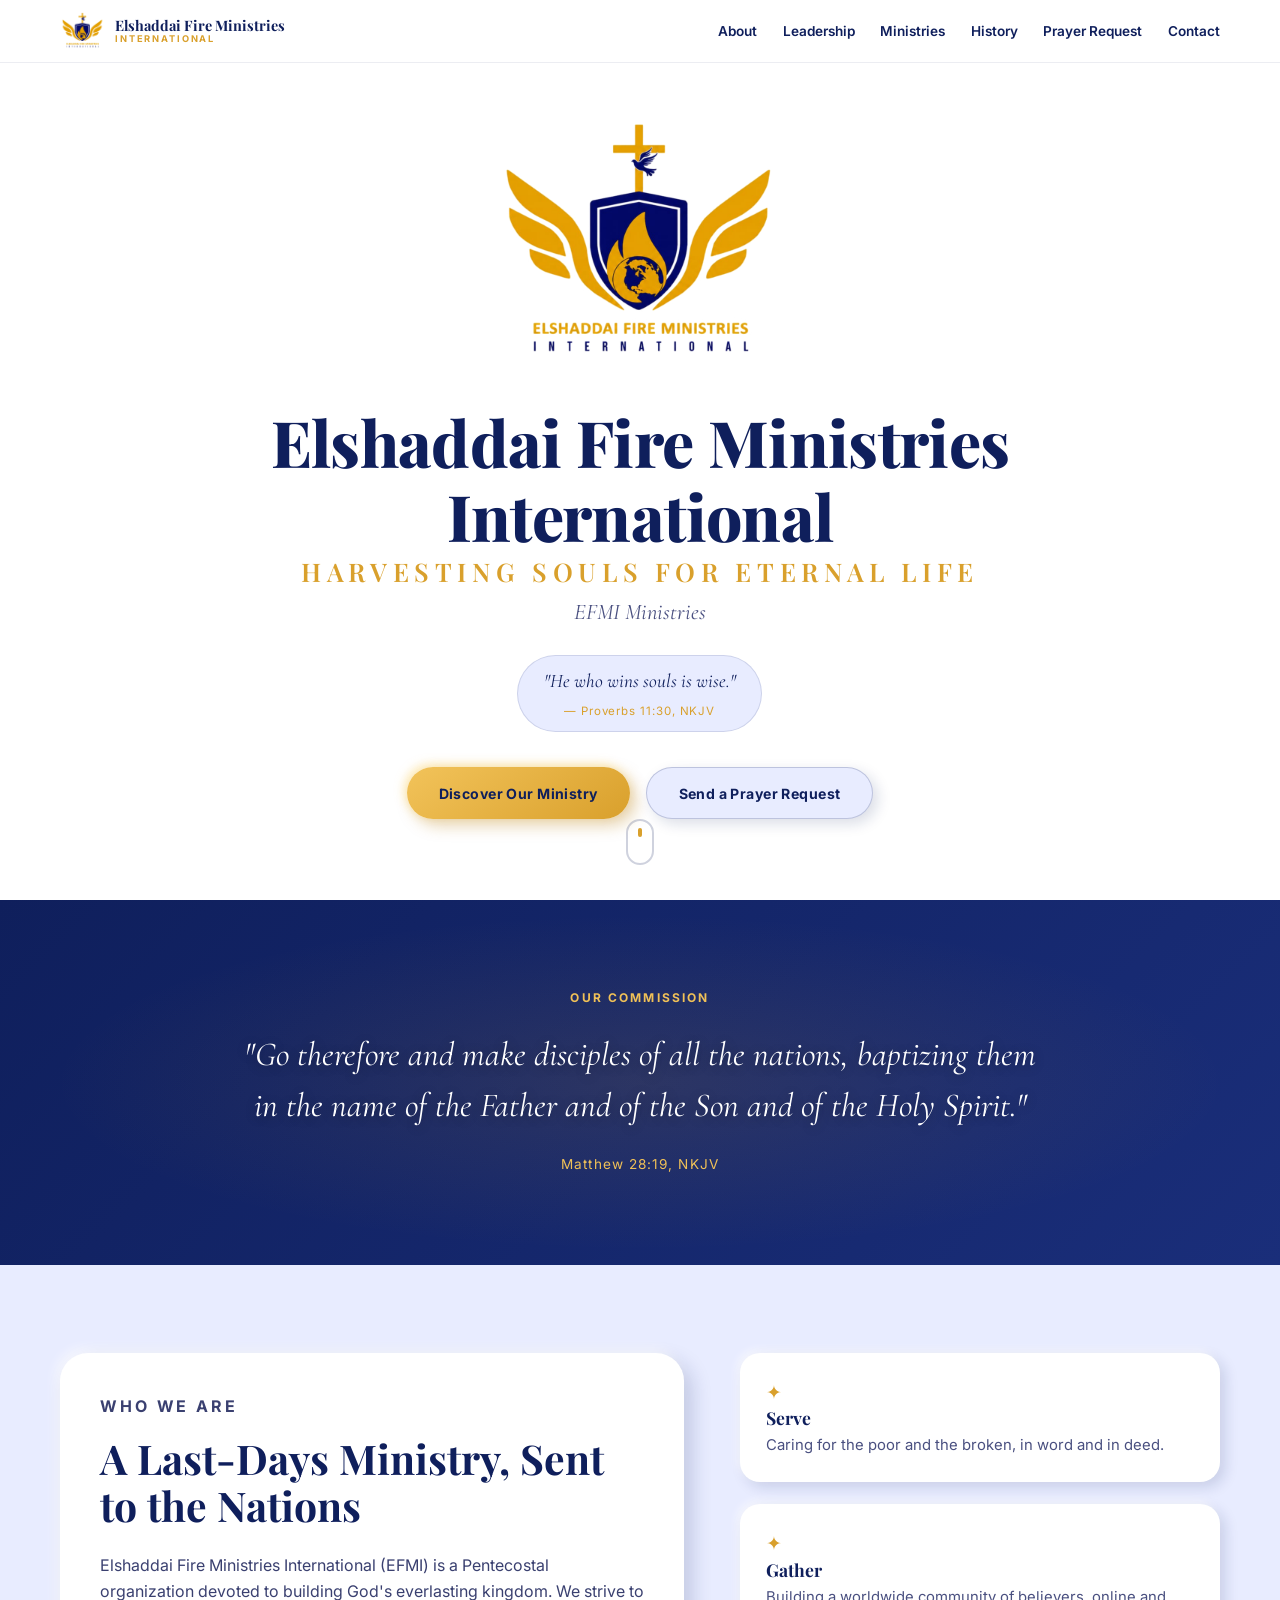
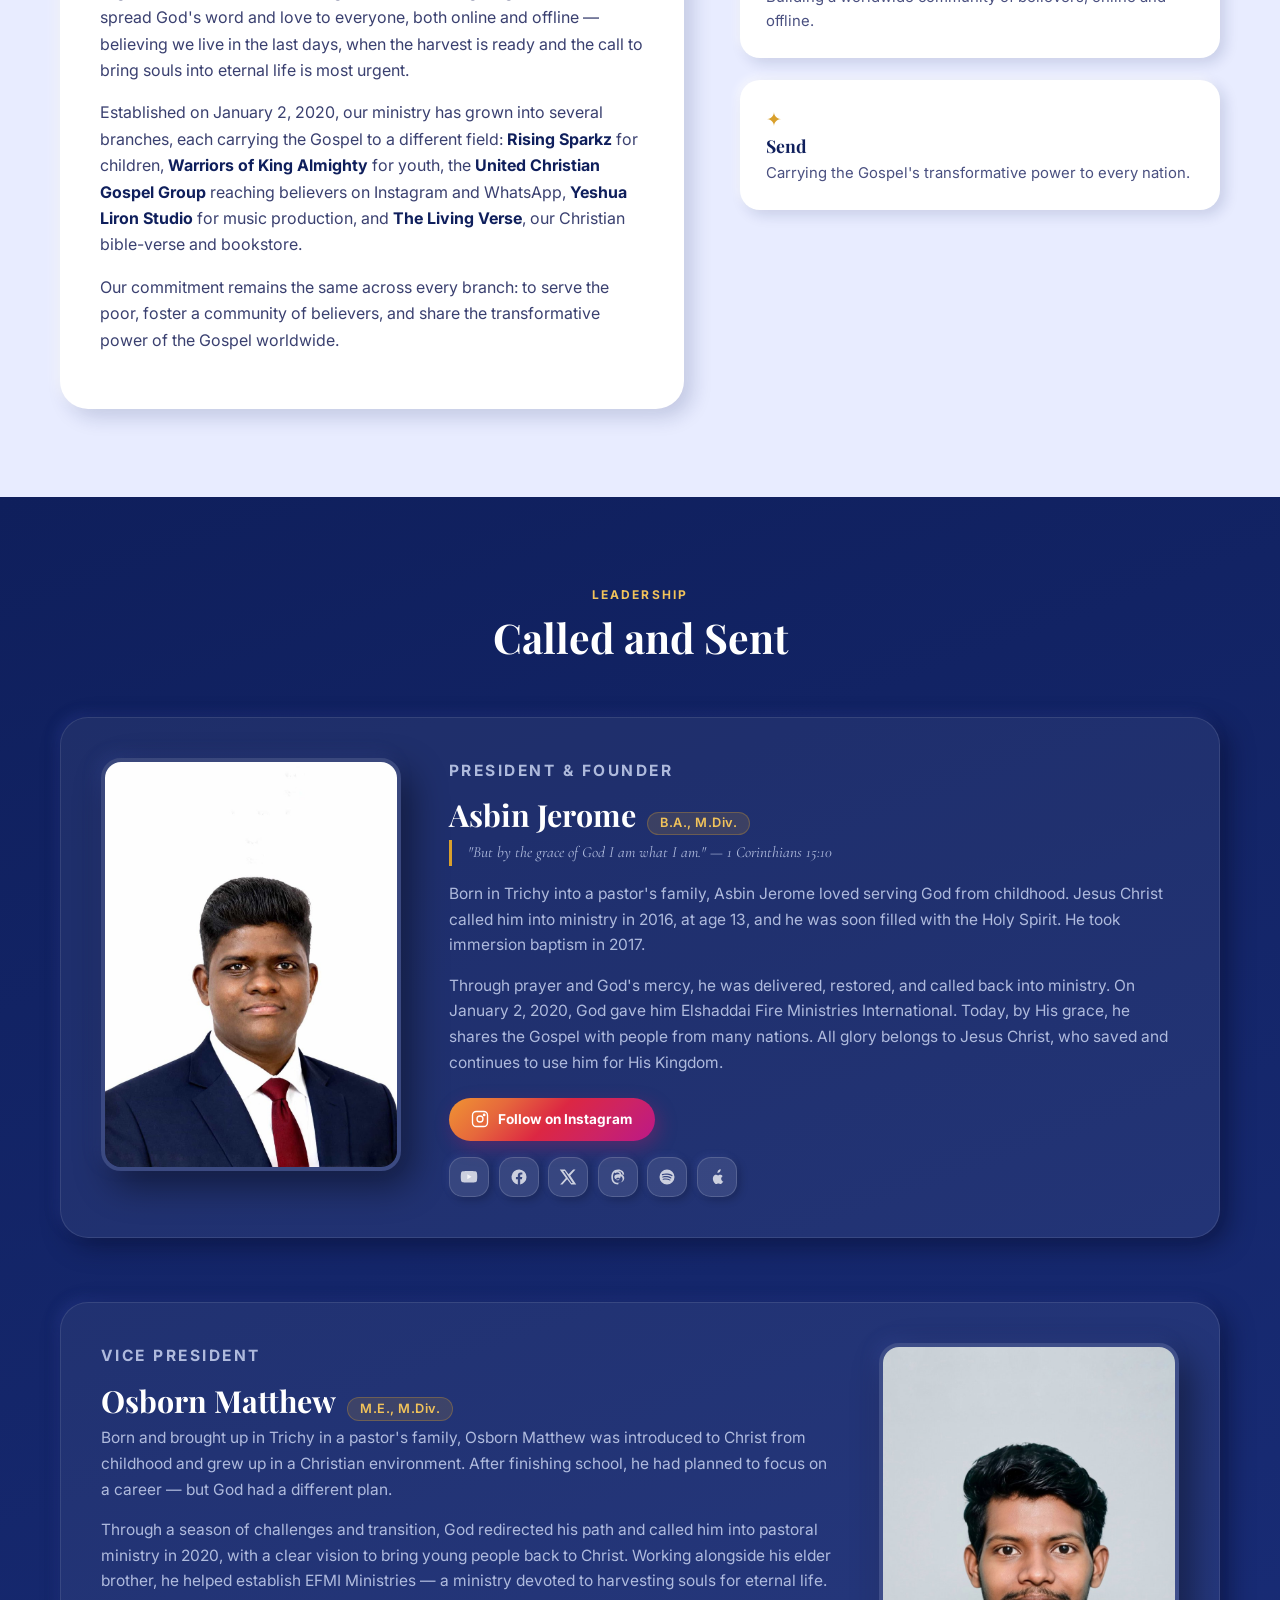
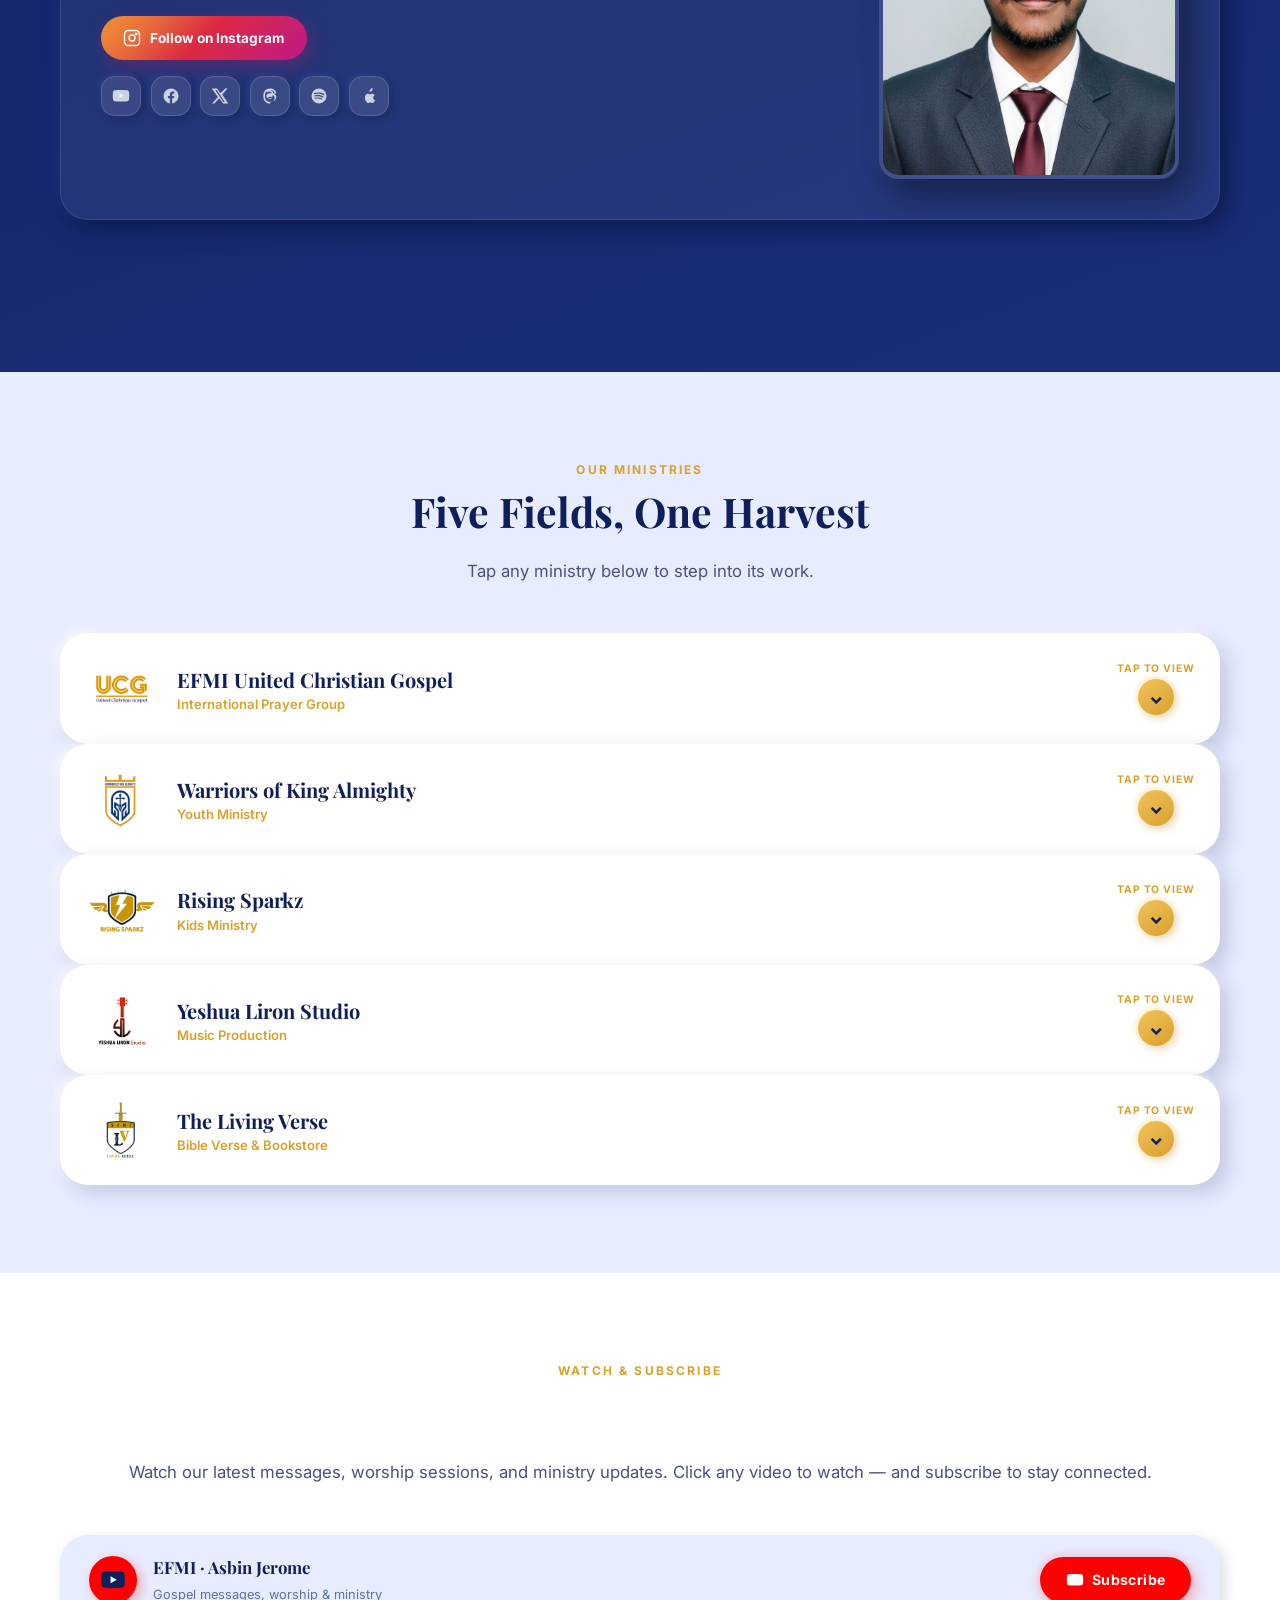
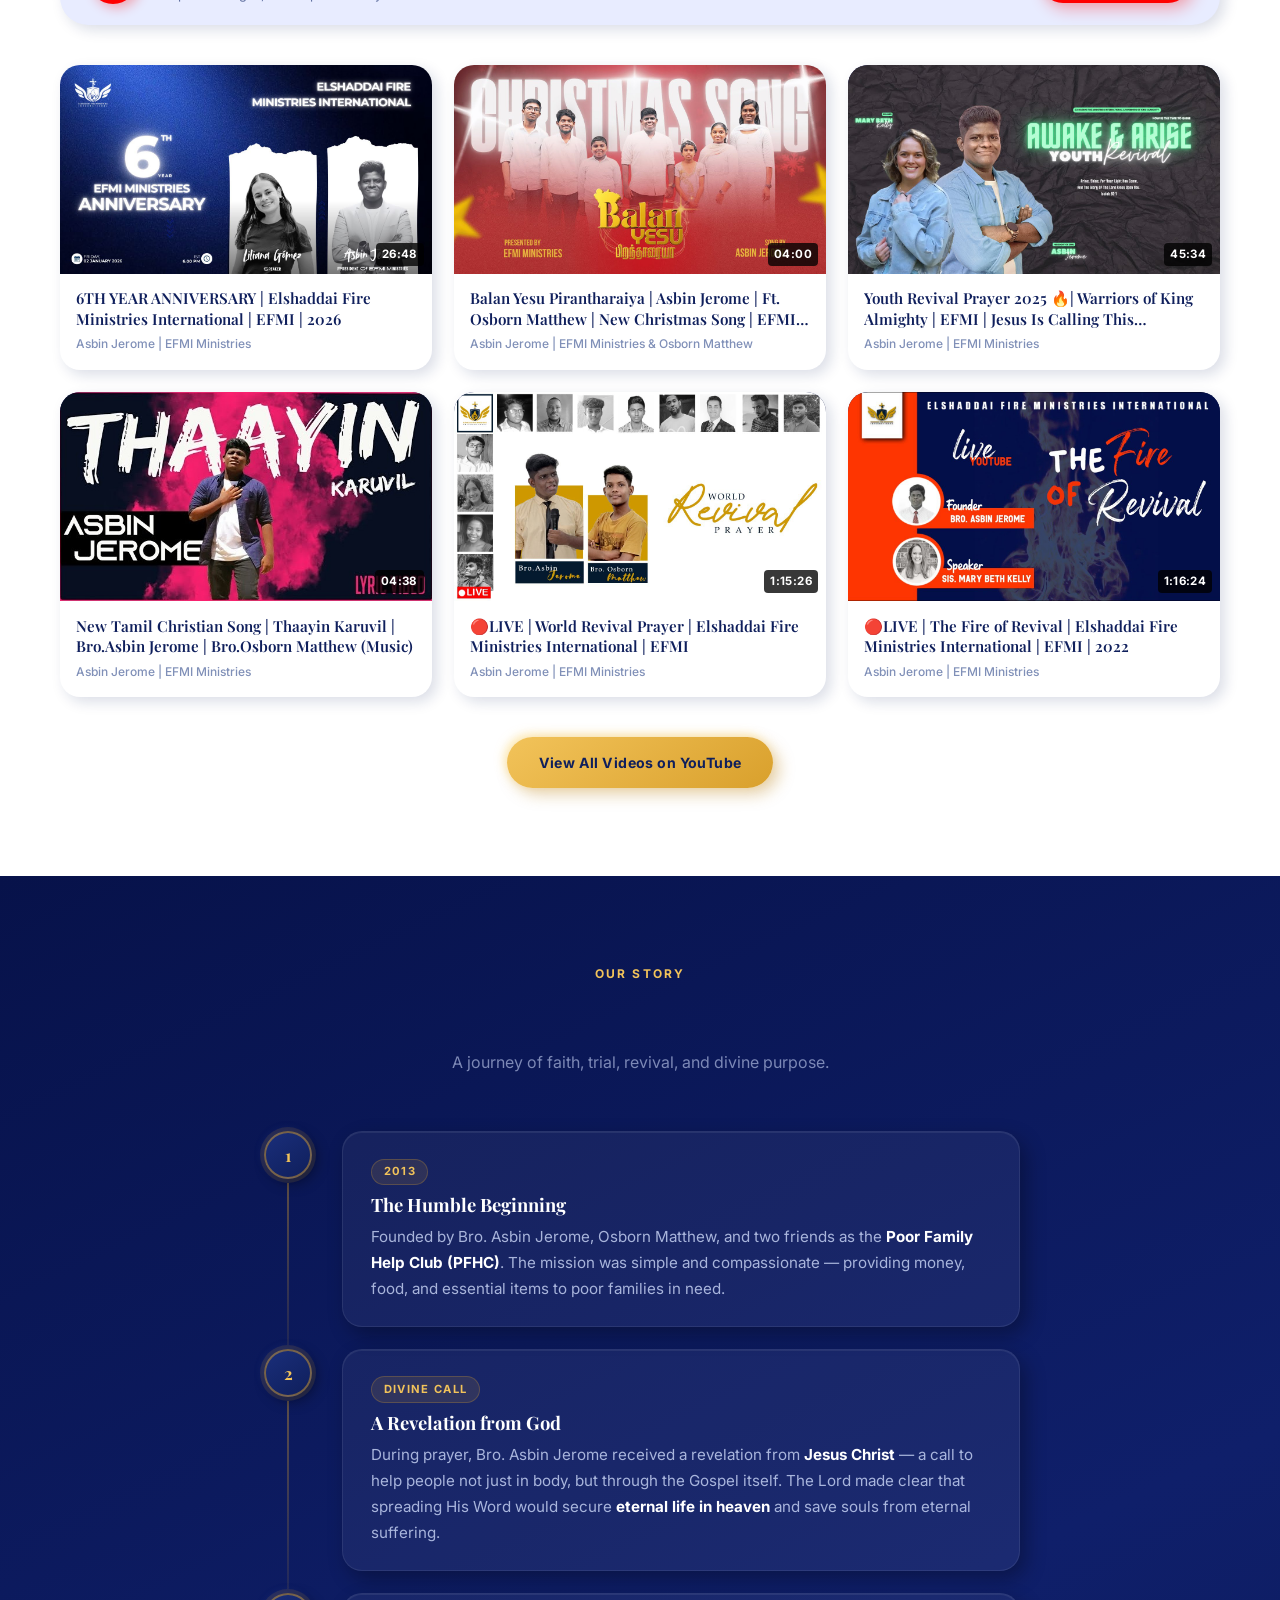
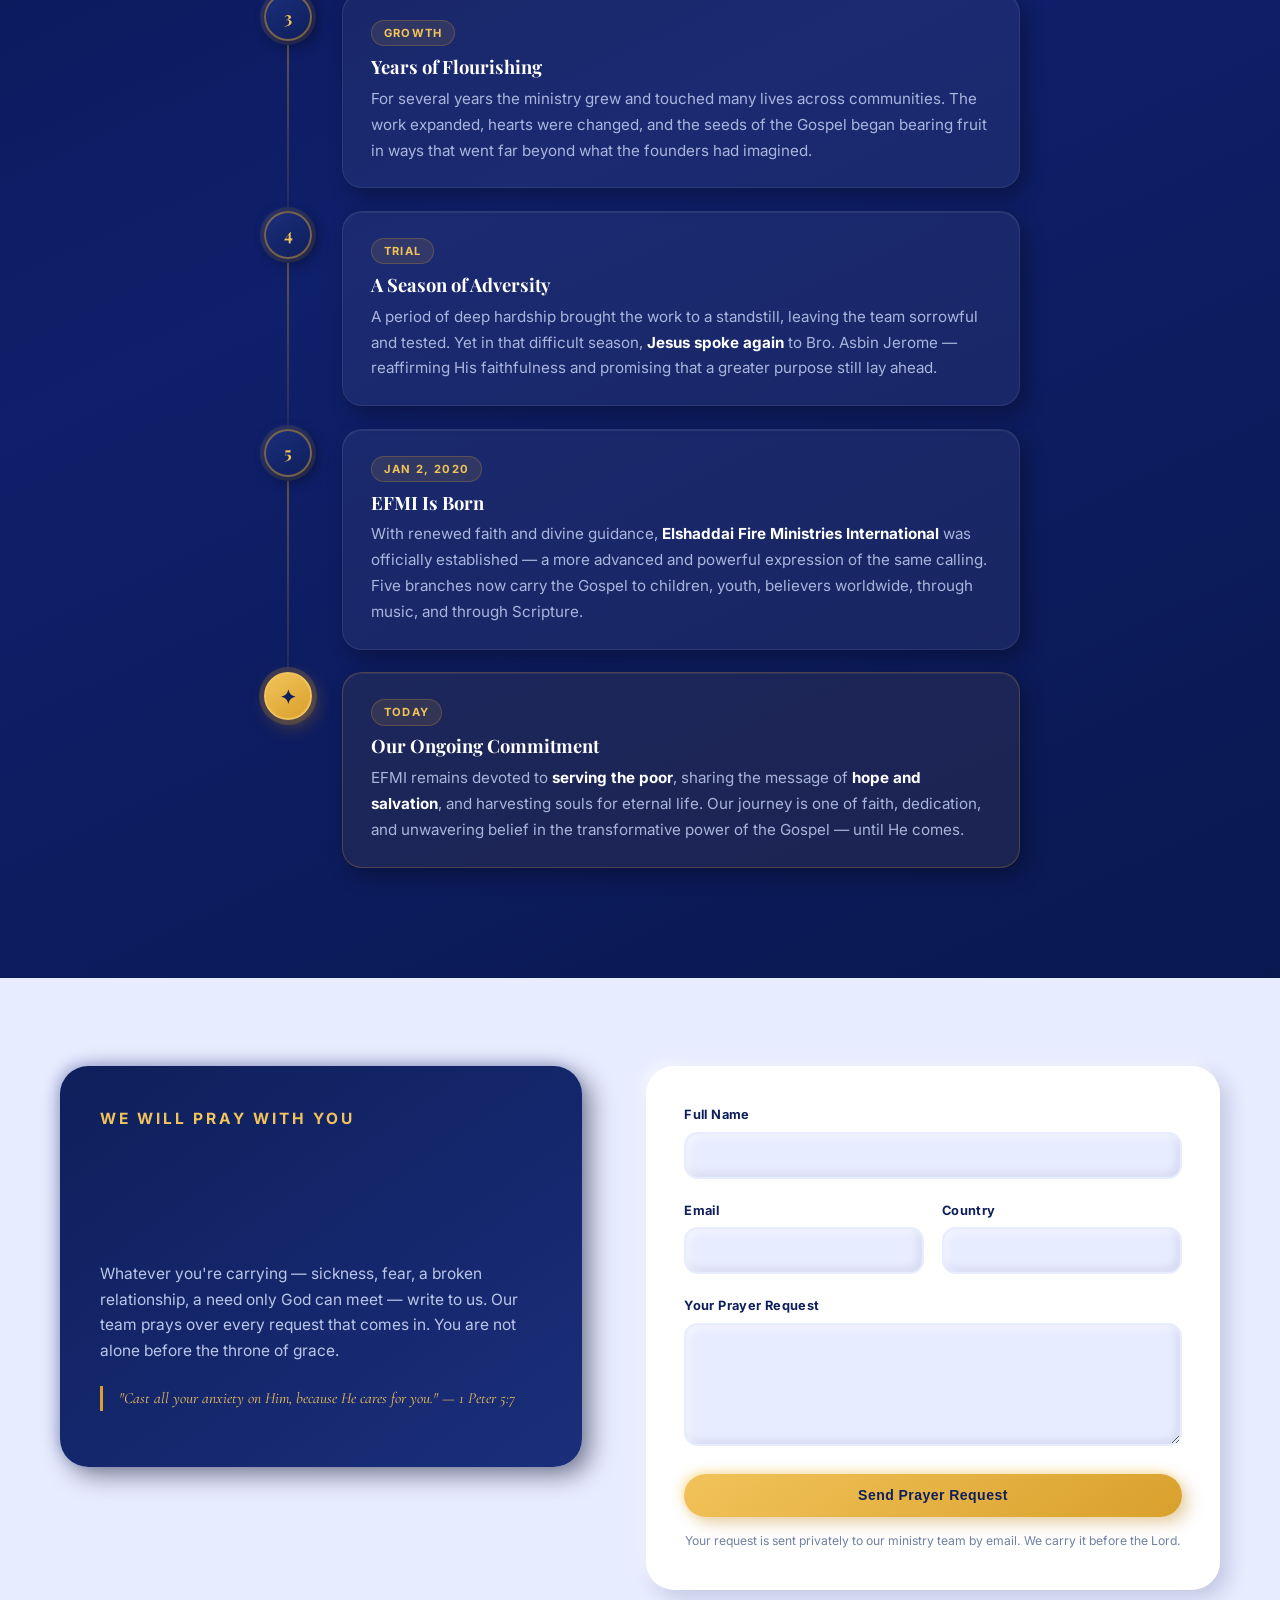
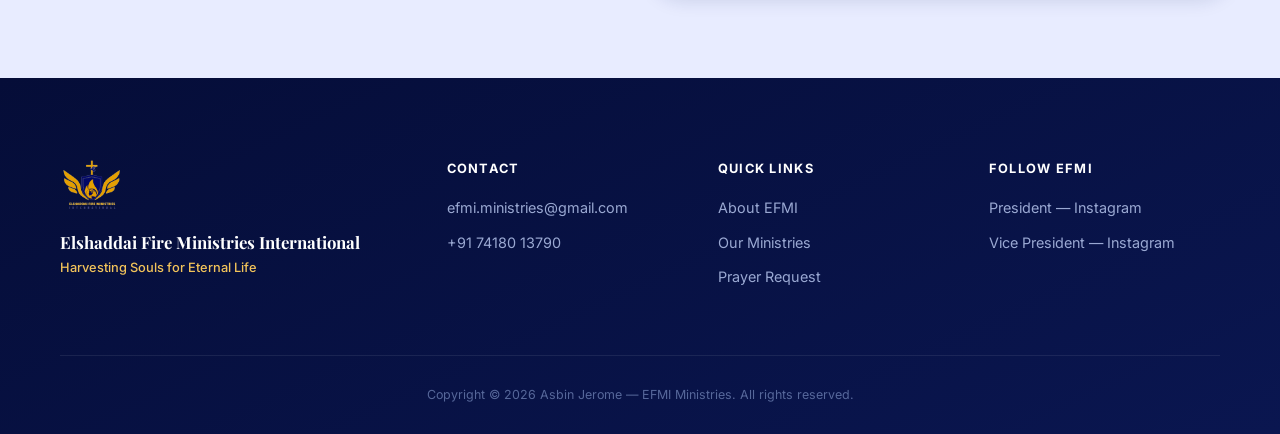
==== index.html @ be6eb444 "Commiting" ====
<!DOCTYPE html>
<html lang="en">
<head>
<meta charset="UTF-8">
<meta name="viewport" content="width=device-width, initial-scale=1.0">
<title>Elshaddai Fire Ministries International — Harvesting Souls for Eternal Life</title>
<meta name="description" content="Elshaddai Fire Ministries International (EFMI) — a Pentecostal ministry devoted to harvesting souls for eternal life. Go therefore and make disciples of all nations.">
<link rel="icon" href="assets/logo.png">
<link rel="preconnect" href="https://fonts.googleapis.com">
<link rel="preconnect" href="https://fonts.gstatic.com" crossorigin>
<link href="https://fonts.googleapis.com/css2?family=Playfair+Display:ital,wght@0,500;0,600;0,700;0,800;1,500;1,600&family=Inter:wght@300;400;500;600;700&family=Cormorant+Garamond:ital,wght@0,500;1,500;1,600&display=swap" rel="stylesheet">
<link rel="stylesheet" href="style.css">
</head>
<body>

<!-- ===== Ambient harvest field canvas (subtle, behind hero only) ===== -->
<div class="grain-overlay" aria-hidden="true"></div>

<!-- ===== NAV ===== -->
<header class="site-header" id="site-header">
  <div class="header-inner">
    <a href="#top" class="brand">
      <img src="assets/logo.png" alt="EFMI Logo" class="brand-logo">
      <span class="brand-text">
        <strong>Elshaddai Fire Ministries</strong>
        <em>International</em>
      </span>
    </a>
    <nav class="main-nav" id="main-nav">
      <a href="#about">About</a>
      <a href="#leadership">Leadership</a>
      <a href="#ministries">Ministries</a>
      <a href="#history">History</a>
      <a href="#prayer">Prayer Request</a>
      <a href="#contact">Contact</a>
    </nav>
    <button class="nav-toggle" id="nav-toggle" aria-label="Toggle menu" aria-expanded="false">
      <span></span><span></span><span></span>
    </button>
  </div>
</header>

<main id="top">

  <!-- ===== HERO ===== -->
  <section class="hero">
    <div class="hero-glow" aria-hidden="true"></div>
    <div class="hero-flame" aria-hidden="true"></div>
    <div class="hero-content">
      <div class="hero-logo-wrap">
        <img src="assets/logo.png" alt="Elshaddai Fire Ministries International crest" class="hero-logo">
      </div>
      <h1 class="hero-name">Elshaddai Fire Ministries International<span>Harvesting Souls for Eternal Life</span></h1>
      <p class="hero-theme">EFMI Ministries</p>
      <p class="hero-verse">"He who wins souls is wise."<span class="verse-ref">— Proverbs 11:30, NKJV</span></p>
      <div class="hero-actions">
        <a href="#about" class="btn btn-gold">Discover Our Ministry</a>
        <a href="#prayer" class="btn btn-outline">Send a Prayer Request</a>
      </div>
    </div>
    <a href="#about" class="scroll-cue" aria-label="Scroll to learn more"><span></span></a>
  </section>

  <!-- ===== MAIN VERSE BAND ===== -->
  <section class="verse-band">
    <p class="verse-eyebrow">Our Commission</p>
    <blockquote>
      "Go therefore and make disciples of all the nations, baptizing them in the name of the Father and of the Son and of the Holy Spirit."
    </blockquote>
    <cite>Matthew 28:19, NKJV</cite>
  </section>

  <!-- ===== ABOUT ===== -->
  <section class="section about" id="about">
    <div class="section-inner about-grid">
      <div class="about-text-card">
        <p class="eyebrow">Who We Are</p>
        <h2>A Last-Days Ministry, Sent to the Nations</h2>
        <p>Elshaddai Fire Ministries International (EFMI) is a Pentecostal organization devoted to building God's everlasting kingdom. We strive to spread God's word and love to everyone, both online and offline — believing we live in the last days, when the harvest is ready and the call to bring souls into eternal life is most urgent.</p>
        <p>Established on January 2, 2020, our ministry has grown into several branches, each carrying the Gospel to a different field: <strong>Rising Sparkz</strong> for children, <strong>Warriors of King Almighty</strong> for youth, the <strong>United Christian Gospel Group</strong> reaching believers on Instagram and WhatsApp, <strong>Yeshua Liron Studio</strong> for music production, and <strong>The Living Verse</strong>, our Christian bible-verse and bookstore.</p>
        <p>Our commitment remains the same across every branch: to serve the poor, foster a community of believers, and share the transformative power of the Gospel worldwide.</p>
      </div>
      <div class="about-pillars">
        <div class="pillar">
          <span class="pillar-mark">✦</span>
          <h3>Serve</h3>
          <p>Caring for the poor and the broken, in word and in deed.</p>
        </div>
        <div class="pillar">
          <span class="pillar-mark">✦</span>
          <h3>Gather</h3>
          <p>Building a worldwide community of believers, online and offline.</p>
        </div>
        <div class="pillar">
          <span class="pillar-mark">✦</span>
          <h3>Send</h3>
          <p>Carrying the Gospel's transformative power to every nation.</p>
        </div>
      </div>
    </div>
  </section>

  <!-- ===== LEADERSHIP ===== -->
  <section class="section leadership" id="leadership">
    <div class="section-inner">
      <p class="eyebrow center">Leadership</p>
      <h2 class="center">Called and Sent</h2>

      <article class="leader-card">
        <div class="leader-photo">
          <img src="assets/president.jpg" alt="Asbin Jerome, President of EFMI">
        </div>
        <div class="leader-bio">
          <p class="leader-role">President &amp; Founder</p>
          <h3>Asbin Jerome <span class="leader-degree">B.A., M.Div.</span></h3>
          <p class="leader-verse">"But by the grace of God I am what I am." — 1 Corinthians 15:10</p>
          <p>Born in Trichy into a pastor's family, Asbin Jerome loved serving God from childhood. Jesus Christ called him into ministry in 2016, at age 13, and he was soon filled with the Holy Spirit. He took immersion baptism in 2017.</p>
          <p>Through prayer and God's mercy, he was delivered, restored, and called back into ministry. On January 2, 2020, God gave him Elshaddai Fire Ministries International. Today, by His grace, he shares the Gospel with people from many nations. All glory belongs to Jesus Christ, who saved and continues to use him for His Kingdom.</p>
          <div class="leader-social">
            <a href="https://www.instagram.com/asbinjerome?igsh=aGI4OWxlMWM4a21m" target="_blank" rel="noopener" class="ig-highlight">
              <svg viewBox="0 0 24 24" fill="none" stroke="currentColor" stroke-width="1.8"><rect x="2" y="2" width="20" height="20" rx="5"/><circle cx="12" cy="12" r="4"/><circle cx="17.5" cy="6.5" r="1"/></svg>
              Follow on Instagram
            </a>
            <div class="social-row">
              <a href="https://youtube.com/@efmi.asbinjerome?si=IPZOFMn87_wOaOgu" target="_blank" rel="noopener" aria-label="YouTube"><svg viewBox="0 0 24 24" fill="currentColor"><path d="M22.54 6.42a2.78 2.78 0 0 0-1.94-2C18.88 4 12 4 12 4s-6.88 0-8.6.46a2.78 2.78 0 0 0-1.94 2A29 29 0 0 0 1 11.75a29 29 0 0 0 .46 5.33A2.78 2.78 0 0 0 3.4 19c1.72.46 8.6.46 8.6.46s6.88 0 8.6-.46a2.78 2.78 0 0 0 1.94-2 29 29 0 0 0 .46-5.25 29 29 0 0 0-.46-5.33z"/><path d="M9.75 15.02 15.5 11.75 9.75 8.48v6.54z" fill="var(--clay-navy)"/></svg></a>
              <a href="https://www.facebook.com/asbin.jerome.9" target="_blank" rel="noopener" aria-label="Facebook"><svg viewBox="0 0 24 24" fill="currentColor"><path d="M22 12a10 10 0 1 0-11.56 9.88v-6.99H7.9V12h2.54V9.8c0-2.5 1.49-3.89 3.78-3.89 1.1 0 2.24.2 2.24.2v2.46h-1.26c-1.24 0-1.63.77-1.63 1.56V12h2.78l-.44 2.89h-2.34v6.99A10 10 0 0 0 22 12z"/></svg></a>
              <a href="https://x.com/asbinjerome?s=21" target="_blank" rel="noopener" aria-label="X"><svg viewBox="0 0 24 24" fill="currentColor"><path d="M18.9 2H22l-7.1 8.13L23 22h-6.8l-5.32-6.96L4.6 22H1.5l7.66-8.76L1 2h6.96l4.8 6.36L18.9 2zm-2.4 18h1.9L7.6 4h-2L16.5 20z"/></svg></a>
              <a href="https://www.threads.com/@asbinjerome?igshid=NTc4MTIwNjQ2YQ==" target="_blank" rel="noopener" aria-label="Threads"><svg viewBox="0 0 24 24" fill="currentColor"><path d="M12.2 22c-3.1 0-5.4-1-7-3-1.4-1.8-2.1-4.2-2.1-7s.7-5.2 2.1-7c1.6-2 3.9-3 7-3 2.6 0 4.6.7 6 2.1 1.2 1.2 1.9 2.7 2.1 4.5l-2.1.3c-.2-1.4-.7-2.5-1.5-3.3-1-1-2.5-1.5-4.5-1.5-2.4 0-4.1.8-5.3 2.2-1 1.3-1.6 3.1-1.6 5.6 0 2.5.5 4.4 1.6 5.7 1.2 1.4 2.9 2.2 5.3 2.2 1.9 0 3.4-.5 4.4-1.4.9-.8 1.4-1.9 1.5-3.2.1-.9 0-1.8-.4-2.5-.4-.9-1.1-1.5-2-2-.1 1.3-.4 2.4-1.1 3.2-.8 1-2 1.5-3.5 1.5-1.2 0-2.2-.3-2.9-1-.7-.6-1.1-1.5-1.1-2.5 0-1 .4-1.9 1.2-2.5.9-.7 2.1-1.1 3.7-1.1.7 0 1.4.1 2 .2 0-.7-.2-1.3-.6-1.7-.5-.5-1.2-.8-2.2-.8-1.3 0-2.3.4-3 .9l-1.1-1.7c1.1-.8 2.6-1.3 4.2-1.3 1.6 0 2.9.5 3.7 1.3.8.8 1.2 1.9 1.3 3.2.7.2 1.4.5 1.9.9 1.2.9 1.9 2.1 2.1 3.5.2 1.7-.3 3.3-1.5 4.5-1.4 1.4-3.4 2.1-5.8 2.1zm.2-8.9c-1 0-1.8.2-2.3.6-.4.3-.6.7-.6 1.2 0 .4.2.8.5 1 .4.3.9.4 1.5.4.9 0 1.6-.3 2-.8.4-.5.6-1.2.6-2.1-.5-.2-1.1-.3-1.7-.3z"/></svg></a>
              <a href="https://open.spotify.com/artist/2mf4T7jPd3ljT2aSMSyaYZ?si=3JcsBmDSQKCayWkXy2A3nA" target="_blank" rel="noopener" aria-label="Spotify"><svg viewBox="0 0 24 24" fill="currentColor"><path d="M12 2a10 10 0 1 0 0 20 10 10 0 0 0 0-20zm4.59 14.4a.62.62 0 0 1-.85.21c-2.34-1.43-5.28-1.75-8.74-.96a.62.62 0 0 1-.28-1.21c3.79-.87 7.05-.5 9.66 1.1.3.18.39.57.21.86zm1.22-2.73a.78.78 0 0 1-1.07.26c-2.68-1.65-6.76-2.13-9.93-1.16a.78.78 0 1 1-.45-1.49c3.62-1.1 8.12-.56 11.2 1.32.37.22.49.7.25 1.07zm.1-2.85C14.8 8.93 9.46 8.75 6.33 9.72a.93.93 0 1 1-.54-1.78c3.6-1.1 9.46-.89 13.16 1.36a.93.93 0 0 1-.98 1.58z"/></svg></a>
              <a href="https://music.apple.com/us/artist/asbin-jerome/1862496128" target="_blank" rel="noopener" aria-label="Apple Music"><svg viewBox="0 0 24 24" fill="currentColor"><path d="M16.94 1.5c.1 1.3-.4 2.55-1.1 3.46-.74.96-2 1.7-3.18 1.6-.13-1.24.43-2.56 1.16-3.4.78-.93 2.1-1.66 3.12-1.66zM20.7 17.1c-.36.84-.78 1.6-1.27 2.3-.7 1-1.5 2-2.7 2-1.13 0-1.5-.7-2.85-.7-1.36 0-1.8.68-2.87.72-1.18.04-2.07-1.05-2.78-2.05-1.4-2-2.55-5.7-1.07-8.2.73-1.26 2.05-2.05 3.47-2.07 1.13-.02 1.85.74 2.78.74.92 0 1.5-.74 2.85-.74.6 0 2.2.06 3.17 1.86-.08.05-1.9 1.1-1.88 3.27.02 2.6 2.24 3.46 2.27 3.47-.02.06-.36 1.18-1.12 2.4z"/></svg></a>
            </div>
          </div>
        </div>
      </article>

      <article class="leader-card reverse">
        <div class="leader-photo">
          <img src="assets/vp.jpg" alt="Osborn Matthew, Vice President of EFMI">
        </div>
        <div class="leader-bio">
          <p class="leader-role">Vice President</p>
          <h3>Osborn Matthew <span class="leader-degree">M.E., M.Div.</span></h3>
          <p>Born and brought up in Trichy in a pastor's family, Osborn Matthew was introduced to Christ from childhood and grew up in a Christian environment. After finishing school, he had planned to focus on a career — but God had a different plan.</p>
          <p>Through a season of challenges and transition, God redirected his path and called him into pastoral ministry in 2020, with a clear vision to bring young people back to Christ. Working alongside his elder brother, he helped establish EFMI Ministries — a ministry devoted to harvesting souls for eternal life.</p>
          <div class="leader-social">
            <a href="https://www.instagram.com/osbornmatthewai?igsh=MWVlbzhjZTQ2bjNvMg==" target="_blank" rel="noopener" class="ig-highlight">
              <svg viewBox="0 0 24 24" fill="none" stroke="currentColor" stroke-width="1.8"><rect x="2" y="2" width="20" height="20" rx="5"/><circle cx="12" cy="12" r="4"/><circle cx="17.5" cy="6.5" r="1"/></svg>
              Follow on Instagram
            </a>
            <div class="social-row">
              <a href="https://youtube.com/@osbornmatthew?si=stZn46S2Zdhup8Au" target="_blank" rel="noopener" aria-label="YouTube"><svg viewBox="0 0 24 24" fill="currentColor"><path d="M22.54 6.42a2.78 2.78 0 0 0-1.94-2C18.88 4 12 4 12 4s-6.88 0-8.6.46a2.78 2.78 0 0 0-1.94 2A29 29 0 0 0 1 11.75a29 29 0 0 0 .46 5.33A2.78 2.78 0 0 0 3.4 19c1.72.46 8.6.46 8.6.46s6.88 0 8.6-.46a2.78 2.78 0 0 0 1.94-2 29 29 0 0 0 .46-5.25 29 29 0 0 0-.46-5.33z"/><path d="M9.75 15.02 15.5 11.75 9.75 8.48v6.54z" fill="var(--clay-navy)"/></svg></a>
              <a href="https://www.facebook.com/Osbornmatthewai" target="_blank" rel="noopener" aria-label="Facebook"><svg viewBox="0 0 24 24" fill="currentColor"><path d="M22 12a10 10 0 1 0-11.56 9.88v-6.99H7.9V12h2.54V9.8c0-2.5 1.49-3.89 3.78-3.89 1.1 0 2.24.2 2.24.2v2.46h-1.26c-1.24 0-1.63.77-1.63 1.56V12h2.78l-.44 2.89h-2.34v6.99A10 10 0 0 0 22 12z"/></svg></a>
              <a href="https://x.com/osbornmatthewai?s=21" target="_blank" rel="noopener" aria-label="X"><svg viewBox="0 0 24 24" fill="currentColor"><path d="M18.9 2H22l-7.1 8.13L23 22h-6.8l-5.32-6.96L4.6 22H1.5l7.66-8.76L1 2h6.96l4.8 6.36L18.9 2zm-2.4 18h1.9L7.6 4h-2L16.5 20z"/></svg></a>
              <a href="https://www.threads.com/@osbornmatthewai?igshid=NTc4MTIwNjQ2YQ==" target="_blank" rel="noopener" aria-label="Threads"><svg viewBox="0 0 24 24" fill="currentColor"><path d="M12.2 22c-3.1 0-5.4-1-7-3-1.4-1.8-2.1-4.2-2.1-7s.7-5.2 2.1-7c1.6-2 3.9-3 7-3 2.6 0 4.6.7 6 2.1 1.2 1.2 1.9 2.7 2.1 4.5l-2.1.3c-.2-1.4-.7-2.5-1.5-3.3-1-1-2.5-1.5-4.5-1.5-2.4 0-4.1.8-5.3 2.2-1 1.3-1.6 3.1-1.6 5.6 0 2.5.5 4.4 1.6 5.7 1.2 1.4 2.9 2.2 5.3 2.2 1.9 0 3.4-.5 4.4-1.4.9-.8 1.4-1.9 1.5-3.2.1-.9 0-1.8-.4-2.5-.4-.9-1.1-1.5-2-2-.1 1.3-.4 2.4-1.1 3.2-.8 1-2 1.5-3.5 1.5-1.2 0-2.2-.3-2.9-1-.7-.6-1.1-1.5-1.1-2.5 0-1 .4-1.9 1.2-2.5.9-.7 2.1-1.1 3.7-1.1.7 0 1.4.1 2 .2 0-.7-.2-1.3-.6-1.7-.5-.5-1.2-.8-2.2-.8-1.3 0-2.3.4-3 .9l-1.1-1.7c1.1-.8 2.6-1.3 4.2-1.3 1.6 0 2.9.5 3.7 1.3.8.8 1.2 1.9 1.3 3.2.7.2 1.4.5 1.9.9 1.2.9 1.9 2.1 2.1 3.5.2 1.7-.3 3.3-1.5 4.5-1.4 1.4-3.4 2.1-5.8 2.1zm.2-8.9c-1 0-1.8.2-2.3.6-.4.3-.6.7-.6 1.2 0 .4.2.8.5 1 .4.3.9.4 1.5.4.9 0 1.6-.3 2-.8.4-.5.6-1.2.6-2.1-.5-.2-1.1-.3-1.7-.3z"/></svg></a>
              <a href="https://open.spotify.com/artist/6VWpOqsfH3lkx9fxoZWzO8?si=NuL8I3lqS3uuOr8UUyTs2A" target="_blank" rel="noopener" aria-label="Spotify"><svg viewBox="0 0 24 24" fill="currentColor"><path d="M12 2a10 10 0 1 0 0 20 10 10 0 0 0 0-20zm4.59 14.4a.62.62 0 0 1-.85.21c-2.34-1.43-5.28-1.75-8.74-.96a.62.62 0 0 1-.28-1.21c3.79-.87 7.05-.5 9.66 1.1.3.18.39.57.21.86zm1.22-2.73a.78.78 0 0 1-1.07.26c-2.68-1.65-6.76-2.13-9.93-1.16a.78.78 0 1 1-.45-1.49c3.62-1.1 8.12-.56 11.2 1.32.37.22.49.7.25 1.07zm.1-2.85C14.8 8.93 9.46 8.75 6.33 9.72a.93.93 0 1 1-.54-1.78c3.6-1.1 9.46-.89 13.16 1.36a.93.93 0 0 1-.98 1.58z"/></svg></a>
              <a href="https://music.apple.com/us/artist/osborn-matthew/1596066156" target="_blank" rel="noopener" aria-label="Apple Music"><svg viewBox="0 0 24 24" fill="currentColor"><path d="M16.94 1.5c.1 1.3-.4 2.55-1.1 3.46-.74.96-2 1.7-3.18 1.6-.13-1.24.43-2.56 1.16-3.4.78-.93 2.1-1.66 3.12-1.66zM20.7 17.1c-.36.84-.78 1.6-1.27 2.3-.7 1-1.5 2-2.7 2-1.13 0-1.5-.7-2.85-.7-1.36 0-1.8.68-2.87.72-1.18.04-2.07-1.05-2.78-2.05-1.4-2-2.55-5.7-1.07-8.2.73-1.26 2.05-2.05 3.47-2.07 1.13-.02 1.85.74 2.78.74.92 0 1.5-.74 2.85-.74.6 0 2.2.06 3.17 1.86-.08.05-1.9 1.1-1.88 3.27.02 2.6 2.24 3.46 2.27 3.47-.02.06-.36 1.18-1.12 2.4z"/></svg></a>
            </div>
          </div>
        </div>
      </article>
    </div>
  </section>

  <!-- ===== MINISTRIES ===== -->
  <section class="section ministries" id="ministries">
    <div class="section-inner">
      <p class="eyebrow center">Our Ministries</p>
      <h2 class="center">Five Fields, One Harvest</h2>
      <p class="section-intro center">Tap any ministry below to step into its work.</p>

      <div class="ministry-list" id="ministry-list">

        <!-- Ministry 1 -->
        <div class="ministry-item">
          <button class="ministry-toggle" data-target="m1" aria-expanded="false">
            <img src="assets/ucg.png" alt="Prayer Group Logo" class="ministry-logo-img">
            <span class="ministry-text">
              <span class="ministry-name">EFMI United Christian Gospel</span>
              <span class="ministry-sub">International Prayer Group</span>
            </span>
            <span class="ministry-cta">
              <span class="ministry-cta-text">Tap to view</span>
              <span class="ministry-arrow">⌄</span>
            </span>
          </button>
          <div class="ministry-panel" id="m1">
          <div class="ministry-panel-inner">
            <p>A gathering of believers from many nations, united in prayer and the Gospel. Whether near or far, the United Christian Gospel Group exists so no one stands before the Father alone — bring your burdens, your praise, and your nation's need before His throne with us.</p>
            <div class="photo-strip">
              <img src="assets/123." alt="Prayer Group Photo 1" class="ministry-photo">
              <img src="assets/123.jpg" alt="Prayer Group Photo 1" class="ministry-photo">
              <img src="assets/123.jpg" alt="Prayer Group Photo 1" class="ministry-photo">
              <img src="assets/123.jpg" alt="Prayer Group Photo 1" class="ministry-photo">
              <img src="assets/123.jpg" alt="Prayer Group Photo 1" class="ministry-photo">
              <img src="assets/123.jpg" alt="Prayer Group Photo 1" class="ministry-photo">
              <img src="assets/123.jpg" alt="Prayer Group Photo 1" class="ministry-photo">
            </div>
            <a href="https://ig.me/j/AbZBCRQPXZOgYL_G/" target="_blank" rel="noopener" class="btn btn-gold small">Join the Prayer Group</a>
          </div>
        </div>

        <!-- Ministry 2 -->
        <div class="ministry-item">
          <button class="ministry-toggle" data-target="m2" aria-expanded="false">
            <img src="assets/war.png" alt="Prayer Group Logo" class="ministry-logo-img">
            <span class="ministry-text">
              <span class="ministry-name">Warriors of King Almighty</span>
              <span class="ministry-sub">Youth Ministry</span>
            </span>
            <span class="ministry-cta">
              <span class="ministry-cta-text">Tap to view</span>
              <span class="ministry-arrow">⌄</span>
            </span>
          </button>
          <div class="ministry-panel" id="m2">
          <div class="ministry-panel-inner">
            <p>Raising up a generation of young people who stand firm in faith and fight for the Kingdom. Warriors of King Almighty disciples youth into bold, Spirit-filled believers, ready to carry the Gospel into their schools, families, and friendships.</p>
            <div class="photo-strip">
              <img src="assets/WS/1.png" alt="Prayer Group Photo 1" class="ministry-photo">
              <img src="assets/WS/2.png" alt="Prayer Group Photo 1" class="ministry-photo">
              <img src="assets/WS/3.png" alt="Prayer Group Photo 1" class="ministry-photo">
              <img src="assets/WS/4.png" alt="Prayer Group Photo 1" class="ministry-photo">
              <img src="assets/WS/5.png" alt="Prayer Group Photo 1" class="ministry-photo">
              <img src="assets/WS/6.png" alt="Prayer Group Photo 1" class="ministry-photo">
              <img src="assets/WS/7.png" alt="Prayer Group Photo 1" class="ministry-photo">
            </div>
            <a href="https://www.instagram.com/warriorsofkingalmighty?igsh=d2NiMnpvcWQyMzls" target="_blank" rel="noopener" class="btn btn-gold small">Follow on Instagram</a>
          </div>
        </div>

        <!-- Ministry 3 -->
        <div class="ministry-item">
          <button class="ministry-toggle" data-target="m3" aria-expanded="false">
            <img src="assets/rs.png" alt="Prayer Group Logo" class="ministry-logo-img">
            <span class="ministry-text">
              <span class="ministry-name">Rising Sparkz</span>
              <span class="ministry-sub">Kids Ministry</span>
            </span>
            <span class="ministry-cta">
              <span class="ministry-cta-text">Tap to view</span>
              <span class="ministry-arrow">⌄</span>
            </span>
          </button>
          <div class="ministry-panel" id="m3">
          <div class="ministry-panel-inner">
            <p>Little sparks, mighty flames. Rising Sparkz plants the seed of God's Word in children's hearts early — through songs, stories, and play — so that the next generation rises up already knowing whose they are.</p>
            <div class="photo-strip">
              <img src="assets/RS/1.png" alt="Prayer Group Photo 1" class="ministry-photo">
              <img src="assets/RS/2.png" alt="Prayer Group Photo 1" class="ministry-photo">
              <img src="assets/RS/3.png" alt="Prayer Group Photo 1" class="ministry-photo">
              <img src="assets/RS/4.png" alt="Prayer Group Photo 1" class="ministry-photo">
              <img src="assets/RS/5.png" alt="Prayer Group Photo 1" class="ministry-photo">
              <img src="assets/RS/6.png" alt="Prayer Group Photo 1" class="ministry-photo">
              <img src="assets/RS/7.png" alt="Prayer Group Photo 1" class="ministry-photo">
            </div>
            <a href="https://www.instagram.com/risingsparkz?igsh=d2MzOXh2cndzeHRm" target="_blank" rel="noopener" class="btn btn-gold small">Follow on Instagram</a>
          </div>
        </div>

        <!-- Ministry 4 -->
        <div class="ministry-item">
          <button class="ministry-toggle" data-target="m4" aria-expanded="false">
            <img src="assets/yls.png" alt="Prayer Group Logo" class="ministry-logo-img">
            <span class="ministry-text">
              <span class="ministry-name">Yeshua Liron Studio</span>
              <span class="ministry-sub">Music Production</span>
            </span>
            <span class="ministry-cta">
              <span class="ministry-cta-text">Tap to view</span>
              <span class="ministry-arrow">⌄</span>
            </span>
          </button>
          <div class="ministry-panel" id="m4">
          <div class="ministry-panel-inner">
            <p>"Liron" means "my song" — and every song produced here is offered back to the One who gave it. Yeshua Liron Studio creates worship music and Gospel content that ministers to hearts far beyond what words alone could reach.</p>
            <div class="photo-strip">
              <img src="assets/YL/1.png" alt="Prayer Group Photo 1" class="ministry-photo">
              <img src="assets/YL/2.png" alt="Prayer Group Photo 1" class="ministry-photo">
              <img src="assets/YL/3.png" alt="Prayer Group Photo 1" class="ministry-photo">
              <img src="assets/YL/4.png" alt="Prayer Group Photo 1" class="ministry-photo">
              <img src="assets/YL/5.png" alt="Prayer Group Photo 1" class="ministry-photo">
              <img src="assets/YL/6.png" alt="Prayer Group Photo 1" class="ministry-photo">
              <img src="assets/YL/7.png" alt="Prayer Group Photo 1" class="ministry-photo">
            </div>
            <a href="https://www.instagram.com/yeshualironstudio?igsh=d21lYWxscWV3emds" target="_blank" rel="noopener" class="btn btn-gold small">Follow on Instagram</a>
          </div>
        </div>

        <!-- Ministry 5 -->
        <div class="ministry-item">
          <button class="ministry-toggle" data-target="m5" aria-expanded="false">
            <img src="assets/lv.png" alt="Prayer Group Logo" class="ministry-logo-img">
            <span class="ministry-text">
              <span class="ministry-name">The Living Verse</span>
              <span class="ministry-sub">Bible Verse &amp; Bookstore</span>
            </span>
            <span class="ministry-cta">
              <span class="ministry-cta-text">Tap to view</span>
              <span class="ministry-arrow">⌄</span>
            </span>
          </button>
          <div class="ministry-panel" id="m5">
          <div class="ministry-panel-inner">
            <p>The Word is living and active. The Living Verse shares Scripture daily and offers Christian books and resources, so that the Bible is never far from reach — for encouragement, for study, and for the soul that's searching.</p>
            <div class="photo-strip">
              <img src="assets/LV/1.png" alt="Prayer Group Photo 1" class="ministry-photo">
              <img src="assets/LV/2.png" alt="Prayer Group Photo 1" class="ministry-photo">
              <img src="assets/LV/3.png" alt="Prayer Group Photo 1" class="ministry-photo">
              <img src="assets/LV/4.png" alt="Prayer Group Photo 1" class="ministry-photo">
              <img src="assets/LV/5.png" alt="Prayer Group Photo 1" class="ministry-photo">
              <img src="assets/LV/6.png" alt="Prayer Group Photo 1" class="ministry-photo">
              <img src="assets/LV/7.png" alt="Prayer Group Photo 1" class="ministry-photo">
            </div>
            <a href="https://www.instagram.com/livingversez?igsh=cjV1dTY5dXUyamo1" target="_blank" rel="noopener" class="btn btn-gold small">Follow on Instagram</a>
          </div>
        </div>

      </div>
    </div>
  </section>

   <!-- ===== YOUTUBE ===== -->
  <section class="section youtube-section" id="youtube">
    <div class="section-inner">
      <p class="eyebrow center">Watch &amp; Subscribe</p>
      <h2 class="center">EFMI on YouTube</h2>
      <p class="section-intro center">Watch our latest messages, worship sessions, and ministry updates. Click any video to watch — and subscribe to stay connected.</p>

      <div class="yt-channel-bar">
        <div class="yt-channel-info">
          <div class="yt-channel-icon">
            <svg viewBox="0 0 24 24" fill="currentColor"><path d="M22.54 6.42a2.78 2.78 0 0 0-1.94-2C18.88 4 12 4 12 4s-6.88 0-8.6.46a2.78 2.78 0 0 0-1.94 2A29 29 0 0 0 1 11.75a29 29 0 0 0 .46 5.33A2.78 2.78 0 0 0 3.4 19c1.72.46 8.6.46 8.6.46s6.88 0 8.6-.46a2.78 2.78 0 0 0 1.94-2 29 29 0 0 0 .46-5.25 29 29 0 0 0-.46-5.33z"/><polygon points="9.75,15.02 15.5,11.75 9.75,8.48" fill="white"/></svg>
          </div>
          <div>
            <p class="yt-channel-name">EFMI · Asbin Jerome</p>
            <p class="yt-channel-sub-text">Gospel messages, worship &amp; ministry</p>
          </div>
        </div>
        <a href="https://youtube.com/@efmi.asbinjerome?si=IPZOFMn87_wOaOgu" target="_blank" rel="noopener" class="btn btn-yt">
          <svg viewBox="0 0 24 24" fill="currentColor" width="18" height="18"><path d="M22.54 6.42a2.78 2.78 0 0 0-1.94-2C18.88 4 12 4 12 4s-6.88 0-8.6.46a2.78 2.78 0 0 0-1.94 2A29 29 0 0 0 1 11.75a29 29 0 0 0 .46 5.33A2.78 2.78 0 0 0 3.4 19c1.72.46 8.6.46 8.6.46s6.88 0 8.6-.46a2.78 2.78 0 0 0 1.94-2 29 29 0 0 0 .46-5.25 29 29 0 0 0-.46-5.33z"/><polygon points="9.75,15.02 15.5,11.75 9.75,8.48" fill="white"/></svg>
          Subscribe
        </a>
      </div>

      <!-- Video grid — replace href and thumbnail src with your real links -->
      <div class="yt-grid">

        <a href="https://youtu.be/QI8yIMg5xFo?si=xanp8rtLVJOIh7w-" target="_blank" rel="noopener" class="yt-card">
          <div class="yt-thumb">
            <img src="assets/YT/1.jpg" alt="Video 1 thumbnail" onerror="this.parentElement.classList.add('yt-thumb-placeholder')">
            <div class="yt-play">
              <svg viewBox="0 0 24 24" fill="white"><polygon points="5,3 19,12 5,21"/></svg>
            </div>
            <span class="yt-duration">26:48</span>
          </div>
          <div class="yt-card-info">
            <p class="yt-title">
6TH YEAR ANNIVERSARY | Elshaddai Fire Ministries International | EFMI | 2026</p>
            <p class="yt-meta">Asbin Jerome | EFMI Ministries</p>
          </div>
        </a>

        <a href="https://youtu.be/WNeGdHhjwfk?si=CpC5yshDIeIpdhs-" target="_blank" rel="noopener" class="yt-card">
          <div class="yt-thumb">
            <img src="assets/YT/2.jpg" alt="Video 2 thumbnail" onerror="this.parentElement.classList.add('yt-thumb-placeholder')">
            <div class="yt-play">
              <svg viewBox="0 0 24 24" fill="white"><polygon points="5,3 19,12 5,21"/></svg>
            </div>
            <span class="yt-duration">04:00</span>
          </div>
          <div class="yt-card-info">
            <p class="yt-title">
Balan Yesu Pirantharaiya | Asbin Jerome | Ft. Osborn Matthew | New Christmas Song | EFMI Ministries</p>
            <p class="yt-meta">Asbin Jerome | EFMI Ministries & Osborn Matthew</p>
          </div>
        </a>

        <a href="https://youtu.be/bfniYskcL90?si=F7-E00-rejadK5e4" target="_blank" rel="noopener" class="yt-card">
          <div class="yt-thumb">
            <img src="assets/YT/3.jpg" alt="Video 3 thumbnail" onerror="this.parentElement.classList.add('yt-thumb-placeholder')">
            <div class="yt-play">
              <svg viewBox="0 0 24 24" fill="white"><polygon points="5,3 19,12 5,21"/></svg>
            </div>
            <span class="yt-duration">45:34</span>
          </div>
          <div class="yt-card-info">
            <p class="yt-title">
Youth Revival Prayer 2025 🔥| Warriors of King Almighty | EFMI | Jesus Is Calling This Generation!</p>
            <p class="yt-meta">Asbin Jerome | EFMI Ministries</p>
          </div>
        </a>

        <a href="https://youtu.be/5uBdF66R4Kc?si=U157PvcJ6fFcPbDw" target="_blank" rel="noopener" class="yt-card">
          <div class="yt-thumb">
            <img src="assets/YT/4.jpg" alt="Video 4 thumbnail" onerror="this.parentElement.classList.add('yt-thumb-placeholder')">
            <div class="yt-play">
              <svg viewBox="0 0 24 24" fill="white"><polygon points="5,3 19,12 5,21"/></svg>
            </div>
            <span class="yt-duration">04:38</span>
          </div>
          <div class="yt-card-info">
            <p class="yt-title">
New Tamil Christian Song | Thaayin Karuvil | Bro.Asbin Jerome | Bro.Osborn Matthew (Music)</p>
            <p class="yt-meta">Asbin Jerome | EFMI Ministries</p>
          </div>
        </a>

        <a href="https://youtu.be/aZvSUeTLM_g?si=43ZnfeVMI06iQ37A" target="_blank" rel="noopener" class="yt-card">
          <div class="yt-thumb">
            <img src="assets/YT/5.jpg" alt="Video 5 thumbnail" onerror="this.parentElement.classList.add('yt-thumb-placeholder')">
            <div class="yt-play">
              <svg viewBox="0 0 24 24" fill="white"><polygon points="5,3 19,12 5,21"/></svg>
            </div>
            <span class="yt-duration">1:15:26</span>
          </div>
          <div class="yt-card-info">
            <p class="yt-title">
🔴LIVE | World Revival Prayer | Elshaddai Fire Ministries International | EFMI</p>
            <p class="yt-meta">Asbin Jerome | EFMI Ministries</p>
          </div>
        </a>

        <a href="https://youtu.be/-_epGkuqNvs?si=SpWOTgupWsRTYekU" target="_blank" rel="noopener" class="yt-card">
          <div class="yt-thumb">
            <img src="assets/YT/6.jpg" alt="Video 6 thumbnail" onerror="this.parentElement.classList.add('yt-thumb-placeholder')">
            <div class="yt-play">
              <svg viewBox="0 0 24 24" fill="white"><polygon points="5,3 19,12 5,21"/></svg>
            </div>
            <span class="yt-duration">1:16:24</span>
          </div>
          <div class="yt-card-info">
            <p class="yt-title">
🔴LIVE | The Fire of Revival | Elshaddai Fire Ministries International | EFMI | 2022</p>
            <p class="yt-meta">Asbin Jerome | EFMI Ministries</p>
          </div>
        </a>

      </div>

      <div class="yt-more">
        <a href="https://youtube.com/@efmi.asbinjerome?si=IPZOFMn87_wOaOgu" target="_blank" rel="noopener" class="btn btn-gold">View All Videos on YouTube</a>
      </div>
    </div>
  </section>

  <!-- ===== HISTORY ===== -->
  <section class="section history" id="history">
    <div class="section-inner">
      <p class="eyebrow center">Our Story</p>
      <h2 class="center">From a Small Club to a Worldwide Ministry</h2>
      <p class="history-sub center">A journey of faith, trial, revival, and divine purpose.</p>

      <div class="timeline">

        <div class="timeline-item">
          <div class="timeline-left">
            <div class="timeline-bullet">
              <span class="bullet-num">1</span>
            </div>
            <div class="timeline-line"></div>
          </div>
          <div class="timeline-card">
            <span class="timeline-year">2013</span>
            <h3>The Humble Beginning</h3>
            <p>Founded by Bro. Asbin Jerome, Osborn Matthew, and two friends as the <strong>Poor Family Help Club (PFHC)</strong>. The mission was simple and compassionate — providing money, food, and essential items to poor families in need.</p>
          </div>
        </div>

        <div class="timeline-item">
          <div class="timeline-left">
            <div class="timeline-bullet">
              <span class="bullet-num">2</span>
            </div>
            <div class="timeline-line"></div>
          </div>
          <div class="timeline-card">
            <span class="timeline-year">Divine Call</span>
            <h3>A Revelation from God</h3>
            <p>During prayer, Bro. Asbin Jerome received a revelation from <strong>Jesus Christ</strong> — a call to help people not just in body, but through the Gospel itself. The Lord made clear that spreading His Word would secure <strong>eternal life in heaven</strong> and save souls from eternal suffering.</p>
          </div>
        </div>

        <div class="timeline-item">
          <div class="timeline-left">
            <div class="timeline-bullet">
              <span class="bullet-num">3</span>
            </div>
            <div class="timeline-line"></div>
          </div>
          <div class="timeline-card">
            <span class="timeline-year">Growth</span>
            <h3>Years of Flourishing</h3>
            <p>For several years the ministry grew and touched many lives across communities. The work expanded, hearts were changed, and the seeds of the Gospel began bearing fruit in ways that went far beyond what the founders had imagined.</p>
          </div>
        </div>

        <div class="timeline-item">
          <div class="timeline-left">
            <div class="timeline-bullet">
              <span class="bullet-num">4</span>
            </div>
            <div class="timeline-line"></div>
          </div>
          <div class="timeline-card">
            <span class="timeline-year">Trial</span>
            <h3>A Season of Adversity</h3>
            <p>A period of deep hardship brought the work to a standstill, leaving the team sorrowful and tested. Yet in that difficult season, <strong>Jesus spoke again</strong> to Bro. Asbin Jerome — reaffirming His faithfulness and promising that a greater purpose still lay ahead.</p>
          </div>
        </div>

        <div class="timeline-item">
          <div class="timeline-left">
            <div class="timeline-bullet">
              <span class="bullet-num">5</span>
            </div>
            <div class="timeline-line"></div>
          </div>
          <div class="timeline-card">
            <span class="timeline-year">Jan 2, 2020</span>
            <h3>EFMI Is Born</h3>
            <p>With renewed faith and divine guidance, <strong>Elshaddai Fire Ministries International</strong> was officially established — a more advanced and powerful expression of the same calling. Five branches now carry the Gospel to children, youth, believers worldwide, through music, and through Scripture.</p>
          </div>
        </div>

        <div class="timeline-item last">
          <div class="timeline-left">
            <div class="timeline-bullet gold">
              <span class="bullet-num">✦</span>
            </div>
          </div>
          <div class="timeline-card highlight">
            <span class="timeline-year">Today</span>
            <h3>Our Ongoing Commitment</h3>
            <p>EFMI remains devoted to <strong>serving the poor</strong>, sharing the message of <strong>hope and salvation</strong>, and harvesting souls for eternal life. Our journey is one of faith, dedication, and unwavering belief in the transformative power of the Gospel — until He comes.</p>
          </div>
        </div>

      </div>
    </div>
  </section>

  <!-- ===== PRAYER REQUEST ===== -->
  <section class="section prayer" id="prayer">
    <div class="section-inner prayer-grid">
      <div class="prayer-intro-card">
        <p class="eyebrow">We Will Pray With You</p>
        <h2>Send Your Prayer Request</h2>
        <p>Whatever you're carrying — sickness, fear, a broken relationship, a need only God can meet — write to us. Our team prays over every request that comes in. You are not alone before the throne of grace.</p>
        <p class="prayer-verse">"Cast all your anxiety on Him, because He cares for you." — 1 Peter 5:7</p>
      </div>

      <div class="prayer-form-card">
      <form name="prayer-request" method="POST" data-netlify="true" netlify-honeypot="bot-field" class="prayer-form" id="prayer-form">
        <input type="hidden" name="form-name" value="prayer-request">
        <p class="hidden-field"><label>Don't fill this out if you're human: <input name="bot-field"></label></p>

        <div class="form-row">
          <label for="pf-name">Full Name</label>
          <input type="text" id="pf-name" name="name" required>
        </div>

        <div class="form-row two-col">
          <div>
            <label for="pf-email">Email</label>
            <input type="email" id="pf-email" name="email">
          </div>
          <div>
            <label for="pf-country">Country</label>
            <input type="text" id="pf-country" name="country">
          </div>
        </div>

        <div class="form-row">
          <label for="pf-request">Your Prayer Request</label>
          <textarea id="pf-request" name="prayer_request" rows="5" required></textarea>
        </div>

        <button type="submit" class="btn btn-gold full-width">Send Prayer Request</button>
        <p class="form-note">Your request is sent privately to our ministry team by email. We carry it before the Lord.</p>
      </form>
    </div>
  </section>

  <!-- ===== FOOTER / CONTACT ===== -->
  <footer class="site-footer" id="contact">
    <div class="footer-inner">
      <div class="footer-brand">
        <img src="assets/logo.png" alt="EFMI Logo">
        <p>Elshaddai Fire Ministries International</p>
        <p class="footer-tagline">Harvesting Souls for Eternal Life</p>
      </div>

      <div class="footer-col">
        <h4>Contact</h4>
        <p><a href="mailto:efmi.ministries@gmail.com">efmi.ministries@gmail.com</a></p>
        <p><a href="tel:+917418013790">+91 74180 13790</a></p>
      </div>

      <div class="footer-col">
        <h4>Quick Links</h4>
        <p><a href="#about">About EFMI</a></p>
        <p><a href="#ministries">Our Ministries</a></p>
        <p><a href="#prayer">Prayer Request</a></p>
      </div>

      <div class="footer-col">
        <h4>Follow EFMI</h4>
        <p><a href="https://www.instagram.com/asbinjerome?igsh=aGI4OWxlMWM4a21m" target="_blank" rel="noopener">President — Instagram</a></p>
        <p><a href="https://www.instagram.com/osbornmatthewai?igsh=MWVlbzhjZTQ2bjNvMg==" target="_blank" rel="noopener">Vice President — Instagram</a></p>
      </div>
    </div>
    <div class="footer-bottom">
      <p>Copyright © 2026 Asbin Jerome — EFMI Ministries. All rights reserved.</p>
    </div>
  </footer>

</main>

<script src="script.js"></script>
</body>
</html>
---- style.css ----
/* ============================================
   EFMI — Claymorphism Design System
   Palette: Deep Navy · Warm Gold · Soft White · Clay Blue
   Claymorphism = puffy rounded surfaces, dual shadow (inner highlight +
   outer drop shadow), thick border-radius, soft gradients
   ============================================ */

:root {
  /* Core brand */
  --navy:        #0F1F5C;
  --navy-mid:    #1A2E7A;
  --navy-soft:   #243694;
  --gold:        #D9A02C;
  --gold-light:  #F2C35A;
  --gold-pale:   #FDF0C8;
  --white:       #FFFFFF;
  --off-white:   #F5F7FF;

  /* Claymorphism surfaces */
  --clay-bg:         #E8ECFF;       /* page background — soft periwinkle */
  --clay-surface:    #FFFFFF;
  --clay-navy-card:  #162478;
  --clay-gold-card:  #D9A02C;

  /* Clay shadow recipe: outer soft drop + subtle inner highlight */
  --shadow-clay: 8px 8px 20px rgba(15,31,92,0.18), -4px -4px 12px rgba(255,255,255,0.7);
  --shadow-clay-sm: 5px 5px 14px rgba(15,31,92,0.15), -3px -3px 8px rgba(255,255,255,0.65);
  --shadow-clay-inset: inset 3px 3px 8px rgba(255,255,255,0.55), inset -3px -3px 8px rgba(15,31,92,0.1);
  --shadow-clay-dark: 8px 8px 24px rgba(5,10,40,0.5), -4px -4px 12px rgba(60,80,180,0.25);

  --radius-xl:  28px;
  --radius-lg:  20px;
  --radius-md:  14px;
  --radius-sm:  10px;
  --radius-pill: 100px;

  --font-display: 'Playfair Display', serif;
  --font-body:    'Inter', sans-serif;
  --font-verse:   'Cormorant Garamond', serif;

  --max-width: 1160px;
}

/* ============ RESET & BASE ============ */
*, *::before, *::after { margin: 0; padding: 0; box-sizing: border-box; }
html { scroll-behavior: smooth; }
body {
  font-family: var(--font-body);
  background: var(--clay-bg);
  color: var(--navy);
  line-height: 1.65;
  -webkit-font-smoothing: antialiased;
  overflow-x: hidden;
}
img { max-width: 100%; display: block; }
a { color: inherit; text-decoration: none; }
h1,h2,h3 { font-family: var(--font-display); line-height: 1.15; color: var(--navy); }
:focus-visible { outline: 3px solid var(--gold); outline-offset: 3px; border-radius: 6px; }
@media (prefers-reduced-motion: reduce) {
  *, *::before, *::after { animation-duration: 0.001ms !important; transition-duration: 0.001ms !important; }
}

/* ============ UTILITY ============ */
.eyebrow {
  font-size: 0.75rem;
  font-weight: 700;
  letter-spacing: 0.18em;
  text-transform: uppercase;
  color: var(--gold);
  margin-bottom: 0.55rem;
}
.eyebrow.center, .center { text-align: center; }

/* ============ CLAY CARD BASE ============ */
.clay {
  background: var(--clay-surface);
  border-radius: var(--radius-xl);
  box-shadow: var(--shadow-clay);
}
.clay-dark {
  background: var(--clay-navy-card);
  border-radius: var(--radius-xl);
  box-shadow: var(--shadow-clay-dark);
}

/* ============ HEADER ============ */
.site-header {
  position: fixed;
  top: 0; left: 0; right: 0;
  z-index: 1000;
  padding: 0.7rem 1.5rem;
  background: #FFFFFF;
  border-bottom: 1.5px solid rgba(15,31,92,0.08);
  box-shadow: 0 2px 16px rgba(15,31,92,0.07);
}
.header-inner {
  max-width: var(--max-width);
  margin: 0 auto;
  display: flex;
  align-items: center;
  justify-content: space-between;
}
.brand { display: flex; align-items: center; gap: 0.6rem; }
.brand-logo { height: 40px; width: auto; }
.brand-text { display: flex; flex-direction: column; line-height: 1.1; }
.brand-text strong {
  font-family: var(--font-display);
  font-size: 0.9rem;
  font-weight: 700;
  color: var(--navy);
}
.brand-text em {
  font-style: normal;
  font-size: 0.58rem;
  letter-spacing: 0.2em;
  color: var(--gold);
  font-weight: 700;
  text-transform: uppercase;
}
.main-nav { display: flex; gap: 1.6rem; }
.main-nav a {
  font-size: 0.85rem;
  font-weight: 600;
  color: var(--navy);
  position: relative;
  padding: 0.3rem 0;
  transition: color 0.2s;
}
.main-nav a::after {
  content: '';
  position: absolute;
  bottom: -1px; left: 0;
  width: 0; height: 2px;
  background: var(--gold);
  border-radius: 2px;
  transition: width 0.25s ease;
}
.main-nav a:hover { color: var(--navy-mid); }
.main-nav a:hover::after { width: 100%; }
.nav-toggle {
  display: none;
  flex-direction: column;
  justify-content: center;
  gap: 5px;
  width: 34px; height: 34px;
  background: var(--white);
  border: none;
  border-radius: var(--radius-sm);
  box-shadow: var(--shadow-clay-sm);
  cursor: pointer;
  padding: 6px;
}
.nav-toggle span {
  display: block;
  height: 2px;
  background: var(--navy);
  border-radius: 2px;
  transition: all 0.25s ease;
}

/* ============ HERO ============ */
.hero {
  position: relative;
  min-height: 100vh;
  display: flex;
  align-items: center;
  justify-content: center;
  padding: 7rem 1.5rem 5rem;
  overflow: hidden;
  background: #FFFFFF;
}

/* Remove glow and flame — hide them on white bg */
.hero-glow,
.hero-flame { display: none; }

.hero-content {
  position: relative;
  z-index: 2;
  text-align: center;
  max-width: 820px;
}

/* Clean floating logo — no filter, no shadow, no shape */
.hero-logo-wrap {
  display: block;
  margin: 0 auto 1.8rem;
  animation: rise 1.1s cubic-bezier(0.22, 1, 0.36, 1);
}
@keyframes rise {
  from { opacity: 0; transform: translateY(24px) scale(0.95); }
  to   { opacity: 1; transform: translateY(0) scale(1); }
}
.hero-logo {
  width: clamp(180px, 26vw, 300px);
  height: auto;
  margin: 0 auto;
}

/* Ministry name — dark navy */
.hero-name {
  font-family: var(--font-display);
  font-size: clamp(2rem, 5.5vw, 4rem);
  font-weight: 800;
  color: var(--navy);
  letter-spacing: -0.01em;
  margin-bottom: 0.5rem;
  text-shadow: none;
  animation: rise 1.1s 0.1s cubic-bezier(0.22, 1, 0.36, 1) both;
}
.hero-name span {
  display: block;
  font-size: clamp(1rem, 2.2vw, 1.6rem);
  letter-spacing: 0.22em;
  font-weight: 600;
  color: var(--gold);
  text-transform: uppercase;
  margin-top: 0.3rem;
}

/* Theme line */
.hero-theme {
  font-family: var(--font-verse);
  font-style: italic;
  font-size: clamp(1.05rem, 2vw, 1.4rem);
  color: var(--ink-soft, #4A5080);
  margin-bottom: 1.5rem;
  animation: rise 1.1s 0.2s cubic-bezier(0.22, 1, 0.36, 1) both;
}

.hero-verse {
  display: inline-block;
  background: var(--clay-bg);
  border: 1.5px solid rgba(15,31,92,0.12);
  border-radius: var(--radius-pill);
  padding: 0.6rem 1.6rem;
  font-family: var(--font-verse);
  font-style: italic;
  font-size: clamp(1rem, 1.8vw, 1.2rem);
  color: var(--navy);
  margin-bottom: 2.2rem;
  animation: rise 1.1s 0.3s cubic-bezier(0.22, 1, 0.36, 1) both;
}
.verse-ref {
  display: block;
  font-style: normal;
  font-family: var(--font-body);
  font-size: 0.72rem;
  letter-spacing: 0.08em;
  color: var(--gold);
  margin-top: 0.3rem;
}

.hero-actions {
  display: flex;
  gap: 1rem;
  justify-content: center;
  flex-wrap: wrap;
  animation: rise 1.1s 0.4s cubic-bezier(0.22, 1, 0.36, 1) both;
}

/* ============ BUTTONS (Clay style) ============ */
.btn {
  display: inline-flex;
  align-items: center;
  justify-content: center;
  gap: 0.4rem;
  padding: 0.85rem 2rem;
  font-size: 0.88rem;
  font-weight: 700;
  letter-spacing: 0.03em;
  border-radius: var(--radius-pill);
  border: none;
  cursor: pointer;
  transition: transform 0.18s ease, box-shadow 0.18s ease;
  white-space: nowrap;
}
.btn-gold {
  background: linear-gradient(145deg, var(--gold-light), var(--gold));
  color: var(--navy);
  box-shadow: 6px 6px 16px rgba(180,120,10,0.35), -3px -3px 10px rgba(255,220,120,0.5);
}
.btn-gold:hover {
  transform: translateY(-3px) scale(1.02);
  box-shadow: 8px 10px 24px rgba(180,120,10,0.4), -4px -4px 14px rgba(255,220,120,0.6);
}
.btn-gold:active { transform: translateY(0) scale(0.98); }
.btn-outline {
  background: var(--clay-bg);
  color: var(--navy);
  border: 1.5px solid rgba(15,31,92,0.2);
  box-shadow: var(--shadow-clay-sm);
}
.btn-outline:hover {
  background: var(--white);
  border-color: var(--gold);
  color: var(--navy);
  transform: translateY(-3px);
}
.btn.small {
  padding: 0.6rem 1.4rem;
  font-size: 0.82rem;
}
.btn.full-width { width: 100%; }

/* ============ SCROLL CUE ============ */
.scroll-cue {
  position: absolute;
  bottom: 2.2rem;
  left: 50%;
  transform: translateX(-50%);
  width: 28px; height: 46px;
  border: 2px solid rgba(15,31,92,0.2);
  border-radius: 20px;
  z-index: 2;
  transition: border-color 0.2s;
}
.scroll-cue:hover { border-color: var(--gold); }
.scroll-cue span {
  position: absolute;
  top: 7px; left: 50%;
  width: 4px; height: 9px;
  margin-left: -2px;
  background: var(--gold);
  border-radius: 2px;
  animation: scrollDot 1.8s ease-in-out infinite;
}
@keyframes scrollDot {
  0%   { opacity: 1; top: 7px; }
  100% { opacity: 0; top: 24px; }
}

/* ============ SECTION SHELL ============ */
.section { padding: 5.5rem 1.5rem; }
.section-inner {
  max-width: var(--max-width);
  margin: 0 auto;
}
.section h2 {
  font-size: clamp(1.8rem, 3.2vw, 2.6rem);
  margin-bottom: 1.4rem;
}
.section-intro { color: #4A5080; margin-bottom: 3rem; font-size: 1.05rem; }

/* ============ VERSE BAND ============ */
.verse-band {
  background: linear-gradient(135deg, var(--navy) 0%, var(--navy-mid) 100%);
  padding: 5.5rem 1.5rem;
  text-align: center;
  position: relative;
  overflow: hidden;
}
.verse-band::before {
  content: '';
  position: absolute;
  inset: 0;
  background: radial-gradient(ellipse at center, rgba(217,160,44,0.12) 0%, transparent 65%);
  pointer-events: none;
}
.verse-eyebrow {
  font-size: 0.75rem;
  font-weight: 700;
  letter-spacing: 0.18em;
  text-transform: uppercase;
  color: var(--gold-light);
  margin-bottom: 1.4rem;
}
.verse-band blockquote {
  font-family: var(--font-verse);
  font-style: italic;
  font-size: clamp(1.4rem, 3vw, 2.1rem);
  color: var(--white);
  max-width: 820px;
  margin: 0 auto 1.2rem;
  line-height: 1.5;
  text-shadow: 0 2px 12px rgba(0,0,0,0.3);
}
.verse-band cite {
  font-family: var(--font-body);
  font-style: normal;
  font-size: 0.85rem;
  letter-spacing: 0.08em;
  color: var(--gold-light);
}

/* ============ ABOUT ============ */
.about { background: var(--clay-bg); }
.about-grid {
  display: grid;
  grid-template-columns: 1.3fr 1fr;
  gap: 3.5rem;
  align-items: start;
}
.about-text-card {
  background: var(--white);
  border-radius: var(--radius-xl);
  padding: 2.5rem;
  box-shadow: var(--shadow-clay);
}
.about-text-card p { color: #3A4070; margin-bottom: 1rem; font-size: 1rem; }
.about-text-card strong { color: var(--navy); font-weight: 700; }

.about-pillars {
  display: flex;
  flex-direction: column;
  gap: 1.4rem;
}
.pillar {
  background: var(--white);
  border-radius: var(--radius-lg);
  padding: 1.5rem 1.6rem;
  box-shadow: var(--shadow-clay-sm);
  transition: transform 0.2s ease, box-shadow 0.2s ease;
}
.pillar:hover {
  transform: translateY(-4px);
  box-shadow: 10px 12px 28px rgba(15,31,92,0.2), -4px -4px 12px rgba(255,255,255,0.8);
}
.pillar-mark { color: var(--gold); font-size: 1.2rem; margin-bottom: 0.35rem; }
.pillar h3 { font-size: 1.1rem; margin-bottom: 0.3rem; }
.pillar p { color: #4A5080; font-size: 0.93rem; }

/* ============ LEADERSHIP ============ */
.leadership { background: linear-gradient(160deg, #0F1F5C 0%, #1A2E7A 100%); }
.leadership .eyebrow { color: var(--gold-light); }
.leadership h2 { color: var(--white); margin-bottom: 3.5rem; }
.leadership .center { text-align: center; }

.leader-card {
  display: grid;
  grid-template-columns: 300px 1fr;
  gap: 3rem;
  align-items: start;
  margin-bottom: 4rem;
  background: rgba(255,255,255,0.06);
  border: 1px solid rgba(255,255,255,0.1);
  border-radius: var(--radius-xl);
  padding: 2.5rem;
  box-shadow: var(--shadow-clay-dark);
  transition: transform 0.3s ease;
}
.leader-card:hover { transform: translateY(-4px); }
.leader-card.reverse { grid-template-columns: 1fr 300px; }
.leader-card.reverse .leader-photo { order: 2; }
.leader-card.reverse .leader-bio { order: 1; }

.leader-photo img {
  width: 100%;
  border-radius: var(--radius-lg);
  box-shadow: 10px 14px 36px rgba(0,0,0,0.45), -4px -4px 16px rgba(80,100,200,0.2);
  border: 4px solid rgba(255,255,255,0.12);
}

.leader-role {
  font-size: 0.72rem;
  font-weight: 700;
  letter-spacing: 0.16em;
  text-transform: uppercase;
  color: var(--gold-light);
  margin-bottom: 0.3rem;
}
.leader-bio h3 {
  font-size: 1.9rem;
  color: var(--white);
  margin-bottom: 0.3rem;
  display: flex;
  align-items: baseline;
  flex-wrap: wrap;
  gap: 0.7rem;
}
.leader-degree {
  font-family: var(--font-body);
  font-size: 0.8rem;
  font-weight: 600;
  letter-spacing: 0.04em;
  color: var(--gold-light);
  background: rgba(217,160,44,0.15);
  border: 1px solid rgba(217,160,44,0.3);
  border-radius: var(--radius-pill);
  padding: 0.2rem 0.75rem;
  vertical-align: middle;
}
.leader-verse {
  font-family: var(--font-verse);
  font-style: italic;
  color: rgba(255,255,255,0.75);
  font-size: 1.05rem;
  margin-bottom: 1.2rem;
  border-left: 3px solid var(--gold);
  padding-left: 1rem;
}
.leader-bio > p { color: rgba(200,210,240,0.85); margin-bottom: 0.95rem; font-size: 0.97rem; }

/* Instagram highlight button */
.ig-highlight {
  display: inline-flex;
  align-items: center;
  gap: 0.55rem;
  background: linear-gradient(135deg, #f09433, #e6683c, #dc2743, #cc2366, #bc1888);
  color: var(--white);
  padding: 0.65rem 1.4rem;
  font-size: 0.85rem;
  font-weight: 700;
  border-radius: var(--radius-pill);
  margin-bottom: 1rem;
  box-shadow: 4px 6px 18px rgba(180,30,100,0.35);
  transition: transform 0.2s, box-shadow 0.2s;
}
.ig-highlight svg { width: 18px; height: 18px; flex-shrink: 0; }
.ig-highlight:hover { transform: translateY(-2px) scale(1.02); box-shadow: 6px 8px 22px rgba(180,30,100,0.45); }

.leader-social { margin-top: 1.4rem; }
.social-row { display: flex; gap: 0.6rem; flex-wrap: wrap; }
.social-row a {
  width: 40px; height: 40px;
  display: flex;
  align-items: center;
  justify-content: center;
  background: rgba(255,255,255,0.1);
  border: 1px solid rgba(255,255,255,0.15);
  border-radius: var(--radius-md);
  color: rgba(255,255,255,0.75);
  transition: all 0.2s ease;
  box-shadow: 3px 3px 8px rgba(0,0,0,0.2), -2px -2px 6px rgba(100,120,220,0.15);
}
.social-row a svg { width: 18px; height: 18px; }
.social-row a:hover {
  background: var(--gold);
  border-color: var(--gold);
  color: var(--navy);
  transform: translateY(-3px) scale(1.08);
  box-shadow: 4px 6px 16px rgba(217,160,44,0.4);
}

/* ============ MINISTRIES ============ */
.ministries { background: var(--clay-bg); }

.ministry-hint {
  display: flex;
  align-items: center;
  justify-content: center;
  gap: 0.6rem;
  margin-bottom: 2.8rem;
  font-size: 0.88rem;
  font-weight: 600;
  color: #6070B0;
}
.ministry-hint-icon {
  width: 36px; height: 36px;
  background: var(--white);
  border-radius: 50%;
  display: flex;
  align-items: center;
  justify-content: center;
  font-size: 1rem;
  box-shadow: var(--shadow-clay-sm);
  animation: tapBounce 1.6s ease-in-out infinite;
}
@keyframes tapBounce {
  0%, 100% { transform: translateY(0); }
  50%       { transform: translateY(-6px); }
}

.ministry-list { display: flex; flex-direction: column; gap: 1rem; }

.ministry-item { /* wrapper div now holds both toggle + panel */ }

/* The toggle button is now a full clay card */
.ministry-toggle {
  width: 100%;
  display: grid;
  grid-template-columns: 72px 1fr auto;
  align-items: center;
  gap: 1.2rem;
  background: var(--white);
  border: none;
  border-radius: var(--radius-xl);
  padding: 1.2rem 1.6rem;
  cursor: pointer;
  text-align: left;
  font-family: var(--font-body);
  box-shadow: var(--shadow-clay);
  transition: transform 0.2s ease, box-shadow 0.2s ease, background 0.2s ease;
  position: relative;
  z-index: 1;
}
.ministry-toggle:hover {
  transform: translateY(-3px) scale(1.005);
  box-shadow: 10px 12px 28px rgba(15,31,92,0.2), -4px -4px 14px rgba(255,255,255,0.85);
}
.ministry-toggle[aria-expanded="true"] {
  background: linear-gradient(135deg, var(--navy) 0%, var(--navy-mid) 100%);
  border-radius: var(--radius-xl) var(--radius-xl) 0 0;
  box-shadow: var(--shadow-clay-dark);
  transform: none;
}

/* Logo placeholder in ministry toggle */
.ministry-logo-holder {
  width: 60px;
  height: 60px;
  background: linear-gradient(135deg, #E8ECFF, #D0D8F8);
  border: 2px dashed rgba(15,31,92,0.2);
  border-radius: var(--radius-md);
  display: flex;
  align-items: center;
  justify-content: center;
  flex-shrink: 0;
  transition: background 0.2s;
}
.ministry-logo-holder span {
  font-size: 0.6rem;
  font-weight: 700;
  color: #7080B8;
  text-transform: uppercase;
  letter-spacing: 0.05em;
}
.ministry-toggle[aria-expanded="true"] .ministry-logo-holder {
  background: rgba(255,255,255,0.12);
  border-color: rgba(255,255,255,0.25);
}
.ministry-toggle[aria-expanded="true"] .ministry-logo-holder span { color: rgba(255,255,255,0.6); }

.ministry-text { display: flex; flex-direction: column; gap: 0.2rem; }
.ministry-name {
  font-family: var(--font-display);
  font-size: 1.25rem;
  font-weight: 700;
  color: var(--navy);
  transition: color 0.2s;
}
.ministry-toggle[aria-expanded="true"] .ministry-name { color: var(--white); }
.ministry-sub {
  font-size: 0.82rem;
  font-weight: 600;
  color: var(--gold);
  transition: color 0.2s;
}
.ministry-toggle[aria-expanded="true"] .ministry-sub { color: var(--gold-light); }

/* Tap-to-view cue on the right */
.ministry-cta {
  display: flex;
  flex-direction: column;
  align-items: center;
  gap: 0.25rem;
  flex-shrink: 0;
}
.ministry-cta-text {
  font-size: 0.65rem;
  font-weight: 700;
  letter-spacing: 0.08em;
  text-transform: uppercase;
  color: var(--gold);
  white-space: nowrap;
  transition: color 0.2s;
}
.ministry-toggle[aria-expanded="true"] .ministry-cta-text { color: rgba(255,255,255,0.6); }
.ministry-arrow {
  width: 36px; height: 36px;
  display: flex;
  align-items: center;
  justify-content: center;
  background: linear-gradient(145deg, var(--gold-light), var(--gold));
  color: var(--navy);
  border-radius: 50%;
  font-size: 1.1rem;
  font-weight: 900;
  box-shadow: 3px 3px 8px rgba(180,120,10,0.3), -2px -2px 6px rgba(255,220,120,0.4);
  transition: transform 0.35s cubic-bezier(0.34, 1.56, 0.64, 1), background 0.2s;
}
.ministry-toggle[aria-expanded="true"] .ministry-arrow {
  transform: rotate(180deg);
  background: rgba(255,255,255,0.15);
  color: var(--white);
  box-shadow: none;
}

/* Ministry panel */
.ministry-panel {
  max-height: 0;
  overflow: hidden;
  transition: max-height 0.5s cubic-bezier(0.4, 0, 0.2, 1);
  background: linear-gradient(160deg, #0D1B5A, #162478);
  border-radius: 0 0 var(--radius-xl) var(--radius-xl);
  box-shadow: 8px 16px 32px rgba(5,10,50,0.4);
}
.ministry-panel.open { max-height: 1400px; }

.ministry-panel-inner {
  padding: 2rem 2rem 2rem;
}
.ministry-panel p {
  color: rgba(210,220,248,0.88);
  font-size: 1rem;
  max-width: 680px;
  margin-bottom: 1.8rem;
}

/* Photo strip */
.photo-strip {
  display: grid;
  grid-template-columns: repeat(7, 1fr);
  gap: 0.8rem;
  margin-bottom: 1.8rem;
  overflow-x: auto;
  padding-bottom: 0.3rem;
}
.photo-holder {
  aspect-ratio: 3/4;
  min-width: 90px;
  background: rgba(255,255,255,0.09);
  border: 2px dashed rgba(217,160,44,0.4);
  border-radius: var(--radius-md);
  display: flex;
  flex-direction: column;
  align-items: center;
  justify-content: center;
  gap: 0.4rem;
  transition: background 0.2s, border-color 0.2s;
  cursor: default;
}
.photo-holder::before {
  content: '🖼';
  font-size: 1.6rem;
  opacity: 0.45;
}
.photo-holder:hover {
  background: rgba(255,255,255,0.14);
  border-color: rgba(217,160,44,0.7);
}
.photo-holder span {
  font-size: 0.6rem;
  font-weight: 700;
  color: rgba(217,160,44,0.65);
  text-transform: uppercase;
  letter-spacing: 0.06em;
}
/* ============ YOUTUBE SECTION ============ */
.youtube-section { background: var(--white); }

.yt-channel-bar {
  display: flex;
  align-items: center;
  justify-content: space-between;
  background: var(--clay-bg);
  border-radius: var(--radius-xl);
  padding: 1.2rem 1.8rem;
  margin-bottom: 2.5rem;
  box-shadow: var(--shadow-clay-sm);
  flex-wrap: wrap;
  gap: 1rem;
}
.yt-channel-info {
  display: flex;
  align-items: center;
  gap: 1rem;
}
.yt-channel-icon {
  width: 48px; height: 48px;
  background: #FF0000;
  border-radius: 50%;
  display: flex;
  align-items: center;
  justify-content: center;
  flex-shrink: 0;
  box-shadow: 4px 4px 12px rgba(255,0,0,0.3);
}
.yt-channel-icon svg { width: 26px; height: 26px; }
.yt-channel-name {
  font-family: var(--font-display);
  font-size: 1.05rem;
  font-weight: 700;
  color: var(--navy);
  margin-bottom: 0.15rem;
}
.yt-channel-sub-text {
  font-size: 0.8rem;
  color: #6070A0;
}

/* Red YouTube subscribe button */
.btn-yt {
  display: inline-flex;
  align-items: center;
  gap: 0.5rem;
  background: #FF0000;
  color: #FFFFFF;
  padding: 0.7rem 1.6rem;
  font-size: 0.88rem;
  font-weight: 700;
  border-radius: var(--radius-pill);
  border: none;
  cursor: pointer;
  box-shadow: 4px 6px 16px rgba(255,0,0,0.3), -2px -2px 8px rgba(255,120,120,0.2);
  transition: transform 0.2s ease, box-shadow 0.2s ease;
  white-space: nowrap;
}
.btn-yt:hover {
  transform: translateY(-3px) scale(1.02);
  box-shadow: 6px 8px 22px rgba(255,0,0,0.4);
  background: #CC0000;
}

/* Video grid */
.yt-grid {
  display: grid;
  grid-template-columns: repeat(3, 1fr);
  gap: 1.4rem;
  margin-bottom: 2.5rem;
}

/* Each video card */
.yt-card {
  display: block;
  background: var(--white);
  border-radius: var(--radius-lg);
  overflow: hidden;
  box-shadow: var(--shadow-clay-sm);
  transition: transform 0.25s ease, box-shadow 0.25s ease;
  text-decoration: none;
  cursor: pointer;
}
.yt-card:hover {
  transform: translateY(-6px) scale(1.02);
  box-shadow: 10px 14px 32px rgba(15,31,92,0.18), -4px -4px 14px rgba(255,255,255,0.9);
}

/* Thumbnail wrapper */
.yt-thumb {
  position: relative;
  width: 100%;
  aspect-ratio: 16/9;
  background: linear-gradient(135deg, #1A2060 0%, #0F1840 100%);
  overflow: hidden;
}
.yt-thumb img {
  width: 100%;
  height: 100%;
  object-fit: cover;
  display: block;
  transition: transform 0.4s ease;
}
.yt-card:hover .yt-thumb img {
  transform: scale(1.06);
}

/* Placeholder when no image */
.yt-thumb-placeholder {
  background: linear-gradient(135deg, #1B2870 0%, #0D1550 100%);
  display: flex;
  align-items: center;
  justify-content: center;
}
.yt-thumb-placeholder::before {
  content: '';
  width: 48px; height: 34px;
  background: rgba(255,255,255,0.15);
  border-radius: 8px;
}

/* Play button overlay */
.yt-play {
  position: absolute;
  inset: 0;
  display: flex;
  align-items: center;
  justify-content: center;
  background: rgba(0,0,0,0);
  transition: background 0.25s ease;
}
.yt-play svg {
  width: 48px; height: 48px;
  background: rgba(255,0,0,0.88);
  border-radius: 50%;
  padding: 12px;
  box-shadow: 0 4px 20px rgba(0,0,0,0.5);
  opacity: 0;
  transform: scale(0.85);
  transition: opacity 0.25s ease, transform 0.25s ease;
}
.yt-card:hover .yt-play { background: rgba(0,0,0,0.22); }
.yt-card:hover .yt-play svg {
  opacity: 1;
  transform: scale(1);
}

/* Duration badge */
.yt-duration {
  position: absolute;
  bottom: 8px; right: 8px;
  background: rgba(0,0,0,0.78);
  color: #fff;
  font-size: 0.72rem;
  font-weight: 700;
  padding: 2px 6px;
  border-radius: 4px;
  letter-spacing: 0.03em;
}

/* Card text */
.yt-card-info {
  padding: 0.9rem 1rem 1rem;
}
.yt-title {
  font-family: var(--font-display);
  font-size: 0.95rem;
  font-weight: 600;
  color: var(--navy);
  line-height: 1.35;
  margin-bottom: 0.3rem;
  display: -webkit-box;
  -webkit-line-clamp: 2;
  -webkit-box-orient: vertical;
  overflow: hidden;
}
.yt-meta {
  font-size: 0.75rem;
  color: #8090B8;
  font-weight: 500;
}

.yt-more {
  text-align: center;
}

@media (max-width: 900px) {
  .yt-grid { grid-template-columns: repeat(2, 1fr); }
}
@media (max-width: 560px) {
  .yt-grid { grid-template-columns: 1fr; }
  .yt-channel-bar { flex-direction: column; align-items: flex-start; }
}


/* ============ HISTORY ============ */
/* ============ HISTORY / TIMELINE ============ */
.history {
  background: linear-gradient(155deg, #07124A 0%, #0F1F6A 50%, #0A1850 100%);
}
.history .eyebrow { color: var(--gold-light); }
.history h2 { color: var(--white); margin-bottom: 0.6rem; }
.history-sub {
  color: rgba(200,212,245,0.6);
  font-size: 1rem;
  margin-bottom: 3.5rem;
}

/* Timeline container */
.timeline {
  max-width: 760px;
  margin: 0 auto;
  position: relative;
}

/* Each row = bullet column + card */
.timeline-item {
  display: grid;
  grid-template-columns: 56px 1fr;
  gap: 0 1.6rem;
  position: relative;
}

/* Left column: bullet + vertical line below it */
.timeline-left {
  display: flex;
  flex-direction: column;
  align-items: center;
}

/* The numbered bullet */
.timeline-bullet {
  width: 48px;
  height: 48px;
  border-radius: 50%;
  background: linear-gradient(145deg, var(--navy-mid), var(--navy));
  border: 2.5px solid rgba(217,160,44,0.5);
  display: flex;
  align-items: center;
  justify-content: center;
  flex-shrink: 0;
  box-shadow:
    0 0 0 4px rgba(217,160,44,0.12),
    4px 4px 14px rgba(0,0,0,0.4),
    -2px -2px 8px rgba(60,80,180,0.2);
  position: relative;
  z-index: 2;
  transition: transform 0.2s ease, box-shadow 0.2s ease;
}
.timeline-item:hover .timeline-bullet {
  transform: scale(1.1);
  box-shadow:
    0 0 0 6px rgba(217,160,44,0.2),
    6px 6px 18px rgba(0,0,0,0.45);
}
.timeline-bullet.gold {
  background: linear-gradient(145deg, var(--gold-light), var(--gold));
  border-color: var(--gold-light);
  box-shadow:
    0 0 0 5px rgba(217,160,44,0.2),
    4px 6px 18px rgba(180,120,10,0.4);
}
.bullet-num {
  font-family: var(--font-display);
  font-size: 1.05rem;
  font-weight: 700;
  color: var(--gold-light);
  line-height: 1;
}
.timeline-bullet.gold .bullet-num {
  color: var(--navy);
  font-size: 1.2rem;
}

/* Vertical connecting line below bullet */
.timeline-line {
  width: 2px;
  flex: 1;
  min-height: 2rem;
  background: linear-gradient(to bottom, rgba(217,160,44,0.4), rgba(217,160,44,0.1));
  margin: 4px 0;
}

/* The content card */
.timeline-card {
  background: rgba(255,255,255,0.05);
  border: 1px solid rgba(255,255,255,0.08);
  border-radius: var(--radius-lg);
  padding: 1.5rem 1.8rem;
  margin-bottom: 1.4rem;
  box-shadow:
    6px 8px 20px rgba(0,0,0,0.3),
    inset 0 1px 0 rgba(255,255,255,0.07);
  transition: transform 0.2s ease, background 0.2s ease;
}
.timeline-card:hover {
  transform: translateX(5px);
  background: rgba(255,255,255,0.08);
}
.timeline-card.highlight {
  background: rgba(217,160,44,0.08);
  border-color: rgba(217,160,44,0.25);
}
.timeline-card.highlight:hover {
  background: rgba(217,160,44,0.12);
}

/* Year badge */
.timeline-year {
  display: inline-block;
  font-size: 0.7rem;
  font-weight: 700;
  letter-spacing: 0.12em;
  text-transform: uppercase;
  color: var(--gold-light);
  background: rgba(217,160,44,0.12);
  border: 1px solid rgba(217,160,44,0.25);
  border-radius: var(--radius-pill);
  padding: 0.18rem 0.7rem;
  margin-bottom: 0.6rem;
}
.timeline-card h3 {
  font-size: 1.15rem;
  color: var(--white);
  margin-bottom: 0.55rem;
}
.timeline-card p {
  color: rgba(200,212,245,0.82);
  font-size: 0.95rem;
  line-height: 1.7;
}
.timeline-card strong { color: var(--white); font-weight: 700; }

/* Last item — no line below bullet */
.timeline-item.last .timeline-left { justify-content: flex-start; }

@media (max-width: 600px) {
  .timeline-item { grid-template-columns: 44px 1fr; gap: 0 1rem; }
  .timeline-bullet { width: 40px; height: 40px; }
  .bullet-num { font-size: 0.9rem; }
  .timeline-card { padding: 1.2rem 1.3rem; }
}

/* ============ PRAYER ============ */
.prayer { background: var(--clay-bg); }
.prayer-grid {
  display: grid;
  grid-template-columns: 1fr 1.1fr;
  gap: 4rem;
  align-items: start;
}
.prayer-intro-card {
  background: linear-gradient(145deg, var(--navy) 0%, var(--navy-mid) 100%);
  border-radius: var(--radius-xl);
  padding: 2.5rem;
  box-shadow: var(--shadow-clay-dark);
  color: rgba(210,220,248,0.88);
}
.prayer-intro-card .eyebrow { color: var(--gold-light); }
.prayer-intro-card h2 { color: var(--white); margin-bottom: 1.2rem; }
.prayer-intro-card p { margin-bottom: 1rem; font-size: 0.97rem; }
.prayer-verse {
  font-family: var(--font-verse);
  font-style: italic;
  font-size: 1.1rem;
  color: var(--gold-light);
  border-left: 3px solid var(--gold);
  padding-left: 1rem;
  margin-top: 1.4rem;
}

.prayer-form-card {
  background: var(--white);
  border-radius: var(--radius-xl);
  padding: 2.4rem;
  box-shadow: var(--shadow-clay);
}
.hidden-field { display: none; }
.form-row { margin-bottom: 1.3rem; }
.form-row.two-col {
  display: grid;
  grid-template-columns: 1fr 1fr;
  gap: 1.1rem;
}
.form-row label {
  display: block;
  font-size: 0.8rem;
  font-weight: 700;
  color: var(--navy);
  margin-bottom: 0.4rem;
  letter-spacing: 0.03em;
}
.form-row input,
.form-row textarea {
  width: 100%;
  padding: 0.75rem 1rem;
  font-family: var(--font-body);
  font-size: 0.95rem;
  border: 2px solid transparent;
  border-radius: var(--radius-md);
  background: var(--clay-bg);
  color: var(--navy);
  box-shadow: var(--shadow-clay-inset);
  transition: border-color 0.2s, background 0.2s;
}
.form-row input:focus,
.form-row textarea:focus {
  border-color: var(--gold);
  background: var(--white);
  outline: none;
}
.form-row textarea { resize: vertical; }
.form-note {
  font-size: 0.76rem;
  color: #7080A0;
  text-align: center;
  margin-top: 0.9rem;
}
.form-success {
  text-align: center;
  padding: 2rem 1rem;
  background: var(--white);
  border-radius: var(--radius-xl);
  box-shadow: var(--shadow-clay);
}
.form-success h3 { color: var(--navy); margin-bottom: 0.8rem; font-size: 1.3rem; }
.form-success p { color: #4A5080; font-size: 0.95rem; }

/* ============ FOOTER ============ */
.site-footer {
  background: linear-gradient(155deg, #050D38 0%, #0A1650 100%);
  color: rgba(180,195,235,0.85);
  padding: 5rem 1.5rem 0;
}
.footer-inner {
  max-width: var(--max-width);
  margin: 0 auto;
  display: grid;
  grid-template-columns: 1.5fr 1fr 1fr 1fr;
  gap: 2.5rem;
  padding-bottom: 3.5rem;
  border-bottom: 1px solid rgba(255,255,255,0.08);
}
.footer-brand img { width: 64px; margin-bottom: 1.1rem; }
.footer-brand p {
  font-family: var(--font-display);
  color: var(--white);
  font-size: 1.05rem;
  font-weight: 700;
  line-height: 1.3;
}
.footer-tagline {
  font-family: var(--font-body) !important;
  color: var(--gold-light) !important;
  font-size: 0.8rem !important;
  font-weight: 500 !important;
  margin-top: 0.4rem;
}
.footer-col h4 {
  font-family: var(--font-body);
  color: var(--white);
  font-size: 0.8rem;
  font-weight: 700;
  letter-spacing: 0.1em;
  text-transform: uppercase;
  margin-bottom: 1.1rem;
}
.footer-col p { margin-bottom: 0.65rem; font-size: 0.9rem; }
.footer-col a { transition: color 0.2s; }
.footer-col a:hover { color: var(--gold-light); }
.footer-bottom {
  max-width: var(--max-width);
  margin: 0 auto;
  padding: 1.8rem 0;
  text-align: center;
  font-size: 0.78rem;
  color: rgba(120,140,190,0.7);
}

/* ============ SCROLL REVEAL ============ */
.reveal {
  opacity: 0;
  transform: translateY(20px);
  transition: opacity 0.7s ease, transform 0.7s ease;
}
.reveal.in-view {
  opacity: 1;
  transform: translateY(0);
}

/* ============ RESPONSIVE ============ */
@media (max-width: 980px) {
  .about-grid,
  .prayer-grid { grid-template-columns: 1fr; }
  .leader-card,
  .leader-card.reverse { grid-template-columns: 1fr; }
  .leader-card.reverse .leader-photo,
  .leader-card.reverse .leader-bio { order: initial; }
  .leader-photo { max-width: 240px; }
  .footer-inner { grid-template-columns: 1fr 1fr; }
  .photo-strip { grid-template-columns: repeat(4, 1fr); }
}

@media (max-width: 720px) {
  .main-nav { display: none; }
  .nav-toggle { display: flex; }
  .main-nav.open {
    display: flex;
    flex-direction: column;
    position: absolute;
    top: 100%; left: 0; right: 0;
    background: #FFFFFF;
    padding: 1.2rem 1.5rem;
    gap: 0.8rem;
    border-bottom: 1.5px solid rgba(15,31,92,0.08);
    box-shadow: 0 8px 24px rgba(15,31,92,0.1);
  }
  .ministry-toggle { grid-template-columns: 60px 1fr auto; padding: 1rem 1.2rem; gap: 0.9rem; }
  .photo-strip { grid-template-columns: repeat(3, 1fr); }
  .form-row.two-col { grid-template-columns: 1fr; }
  .footer-inner { grid-template-columns: 1fr; }
  .hero-name { font-size: clamp(1.7rem, 7vw, 2.8rem); }
}

@media (max-width: 480px) {
  .photo-strip { grid-template-columns: repeat(2, 1fr); }
  .prayer-form-card { padding: 1.6rem; }
  .leader-card { padding: 1.6rem; }
  .ministry-toggle { grid-template-columns: 50px 1fr auto; }
  .ministry-logo-holder { width: 50px; height: 50px; }
}
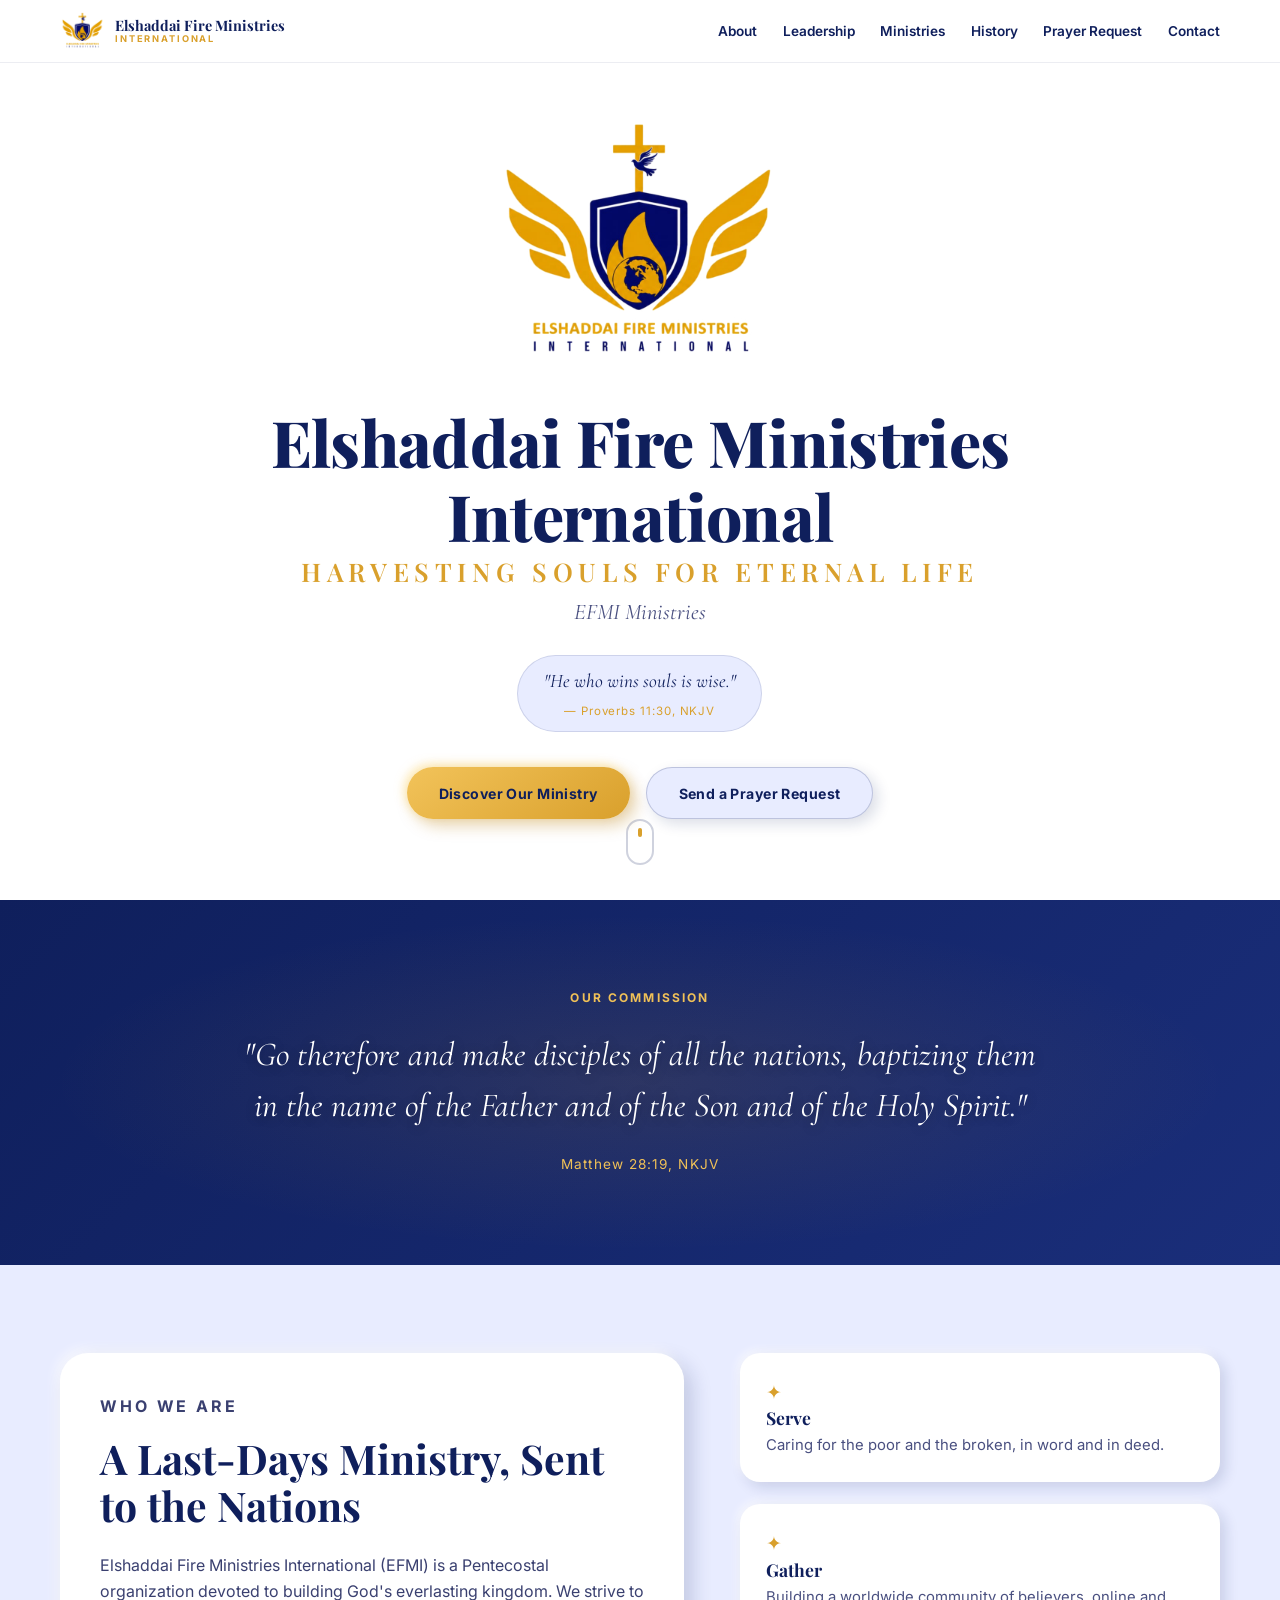
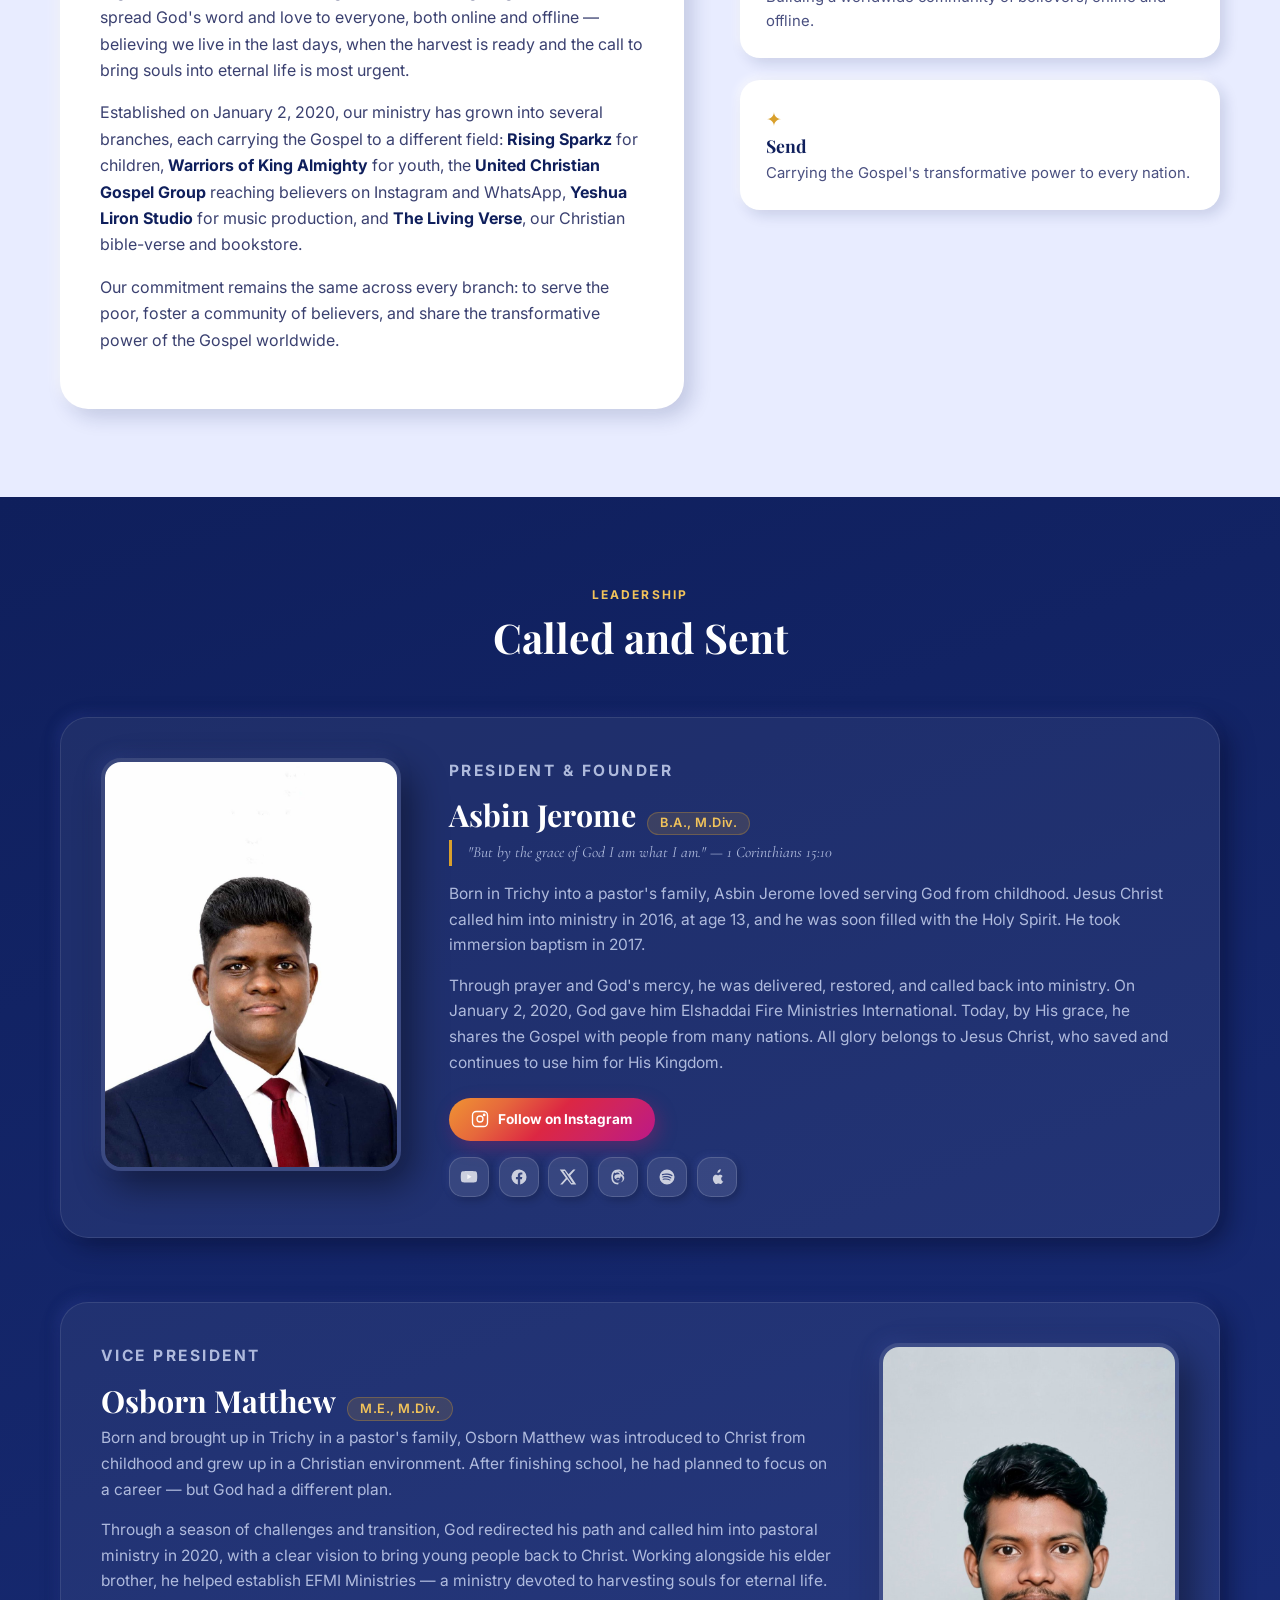
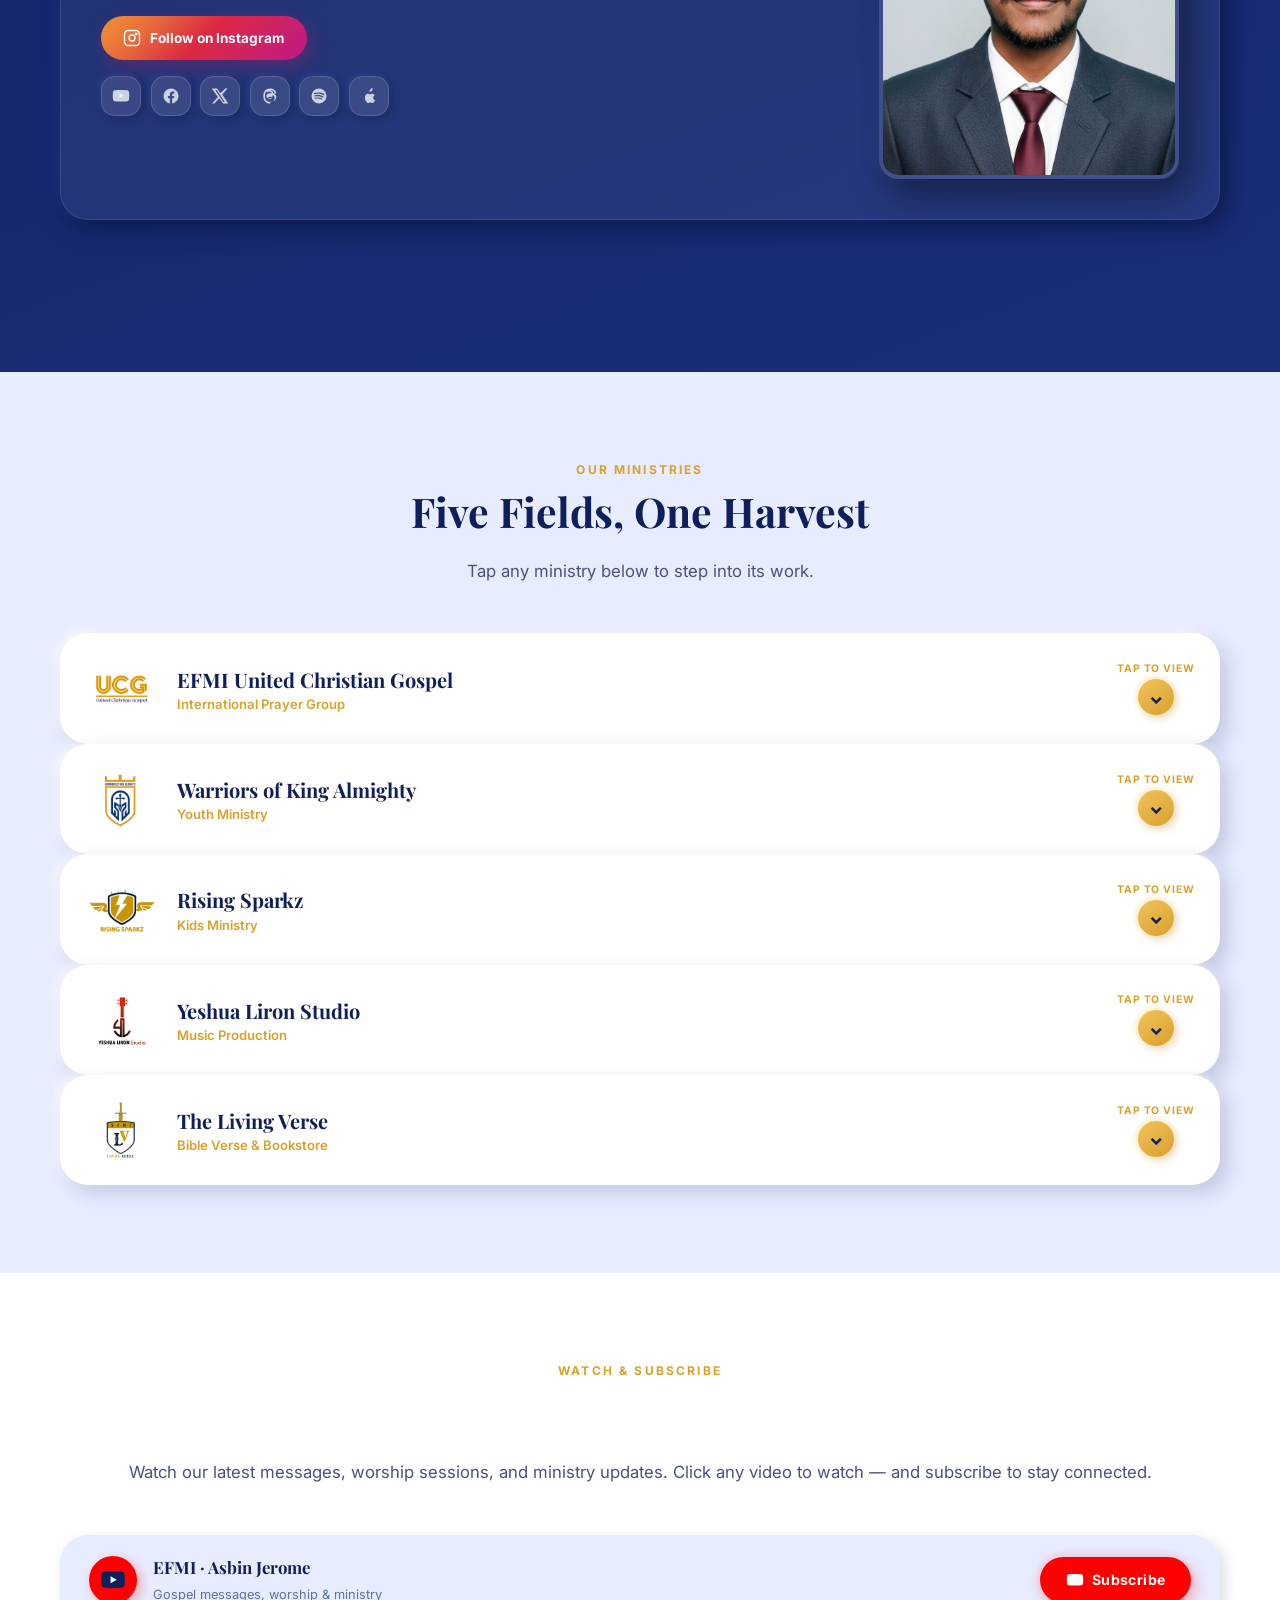
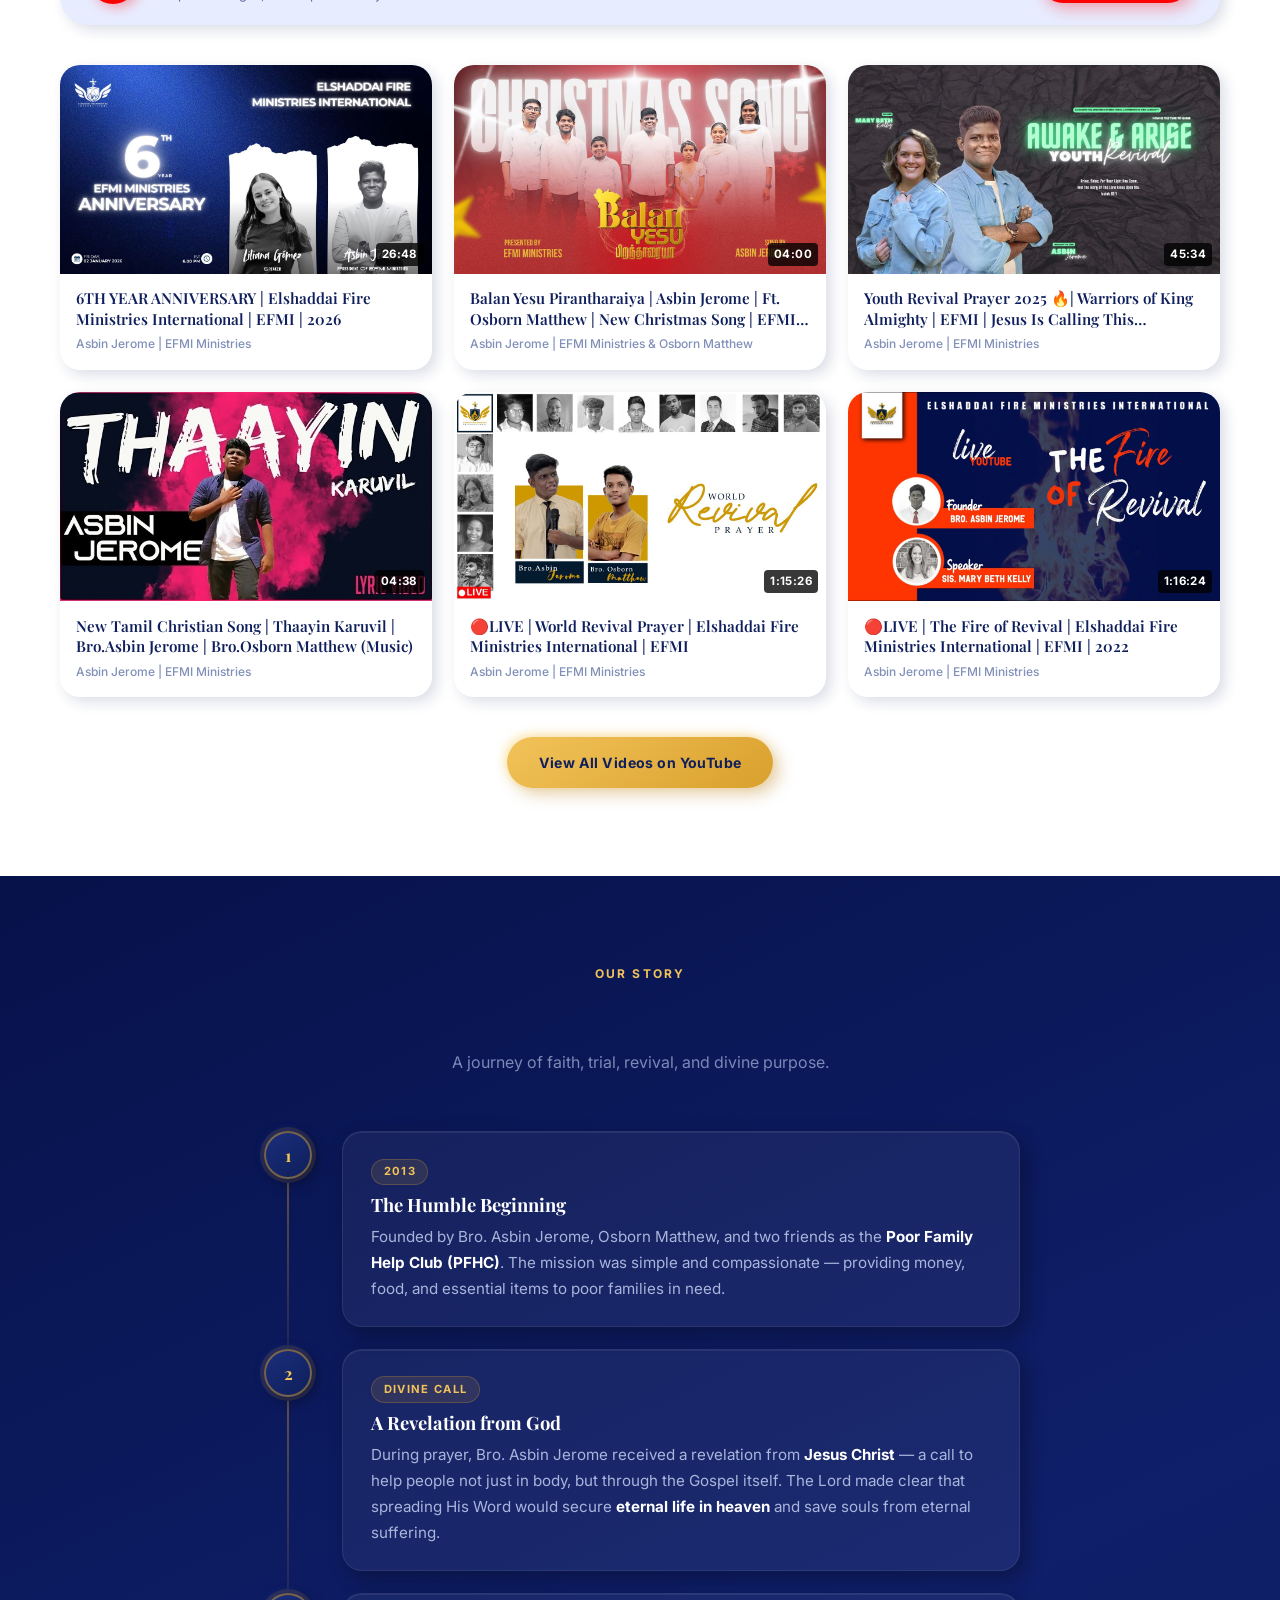
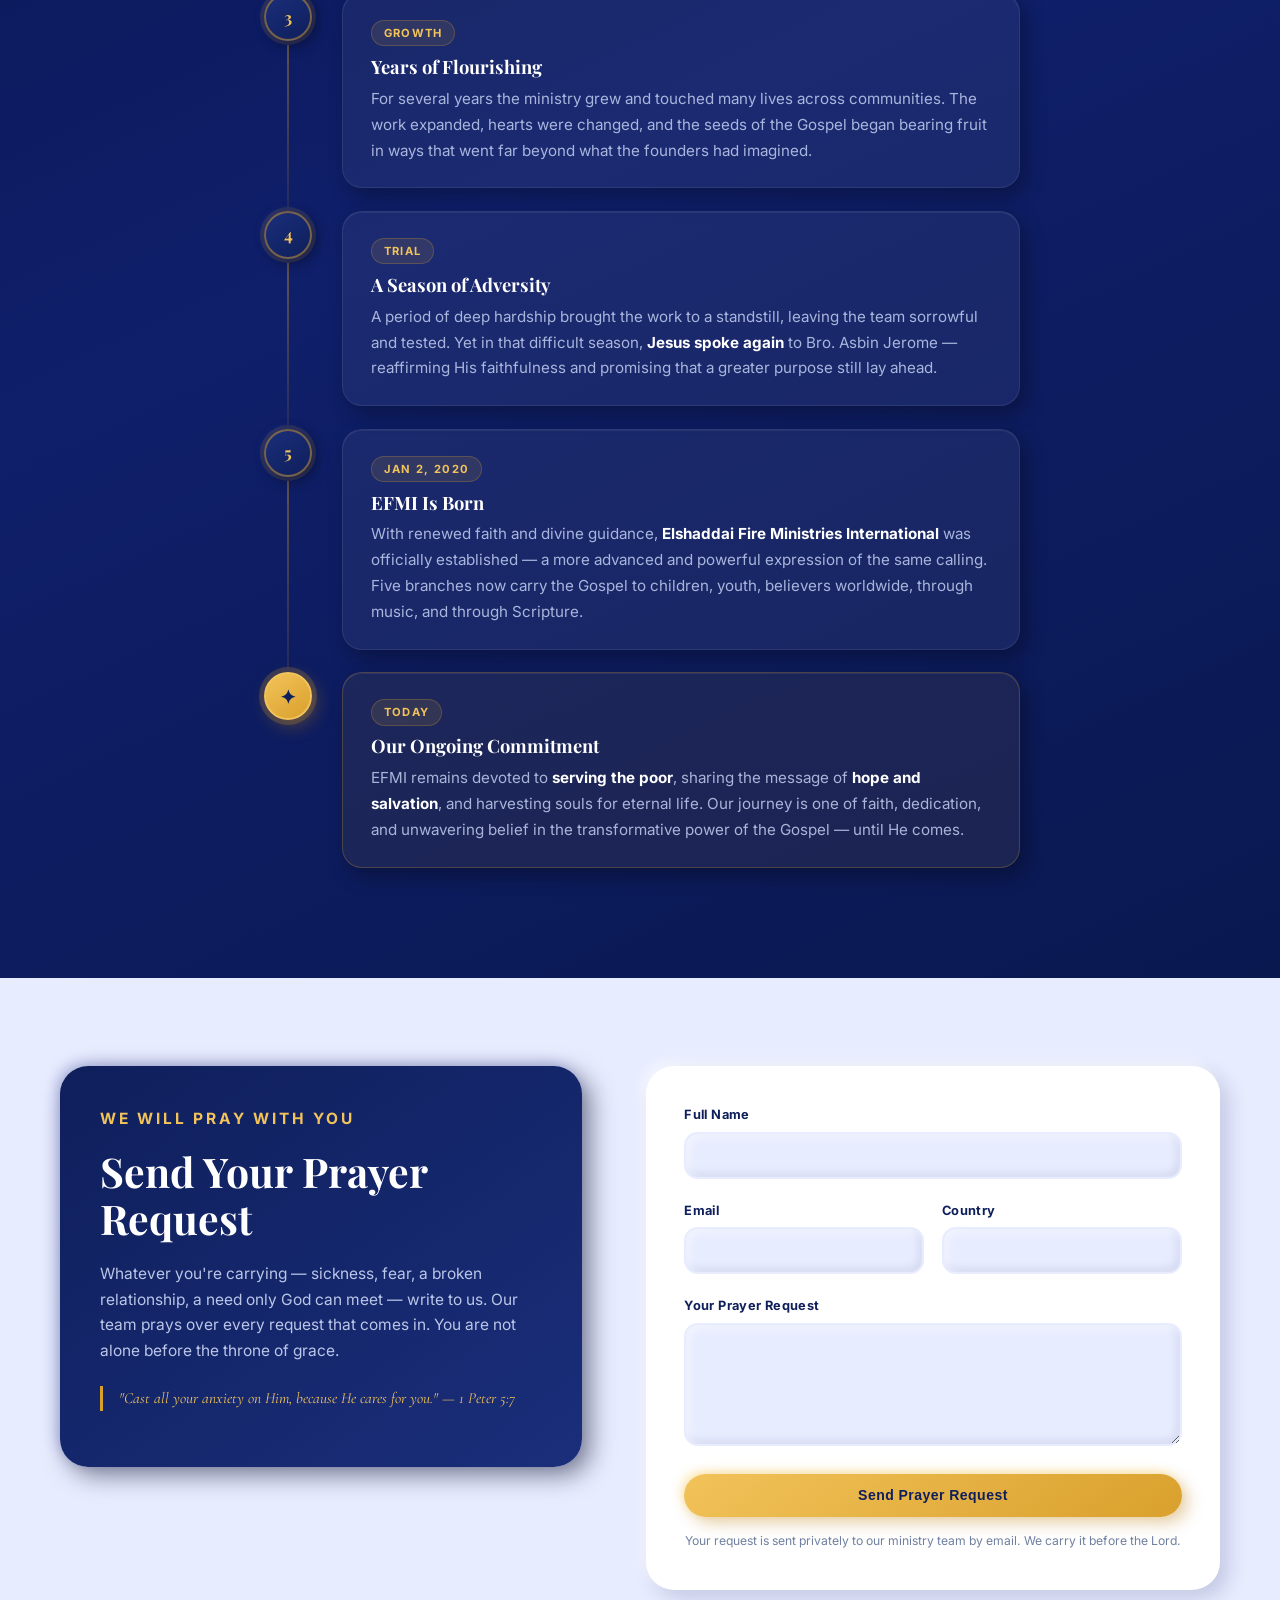
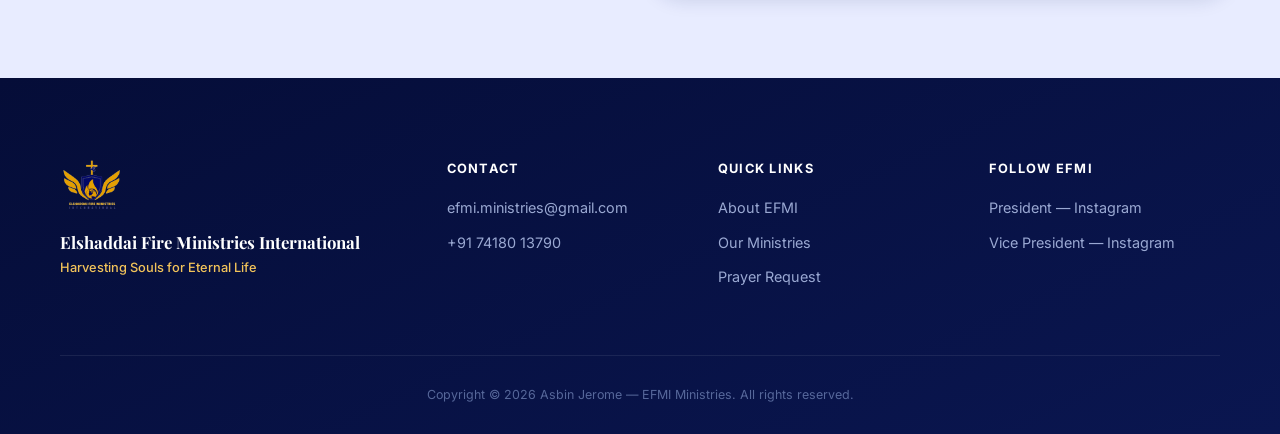
==== commit b5bf61c5: "Add forms" ====
--- a/index.html
+++ b/index.html
@@ -135,7 +135,7 @@
 
       <article class="leader-card reverse">
         <div class="leader-photo">
-          <img src="assets/vp.jpg" alt="Osborn Matthew, Vice President of EFMI">
+          <img src="assets/vp.jpg" alt="Osborn Matthew, Vice President of EFMI"> 
         </div>
         <div class="leader-bio">
           <p class="leader-role">Vice President</p>
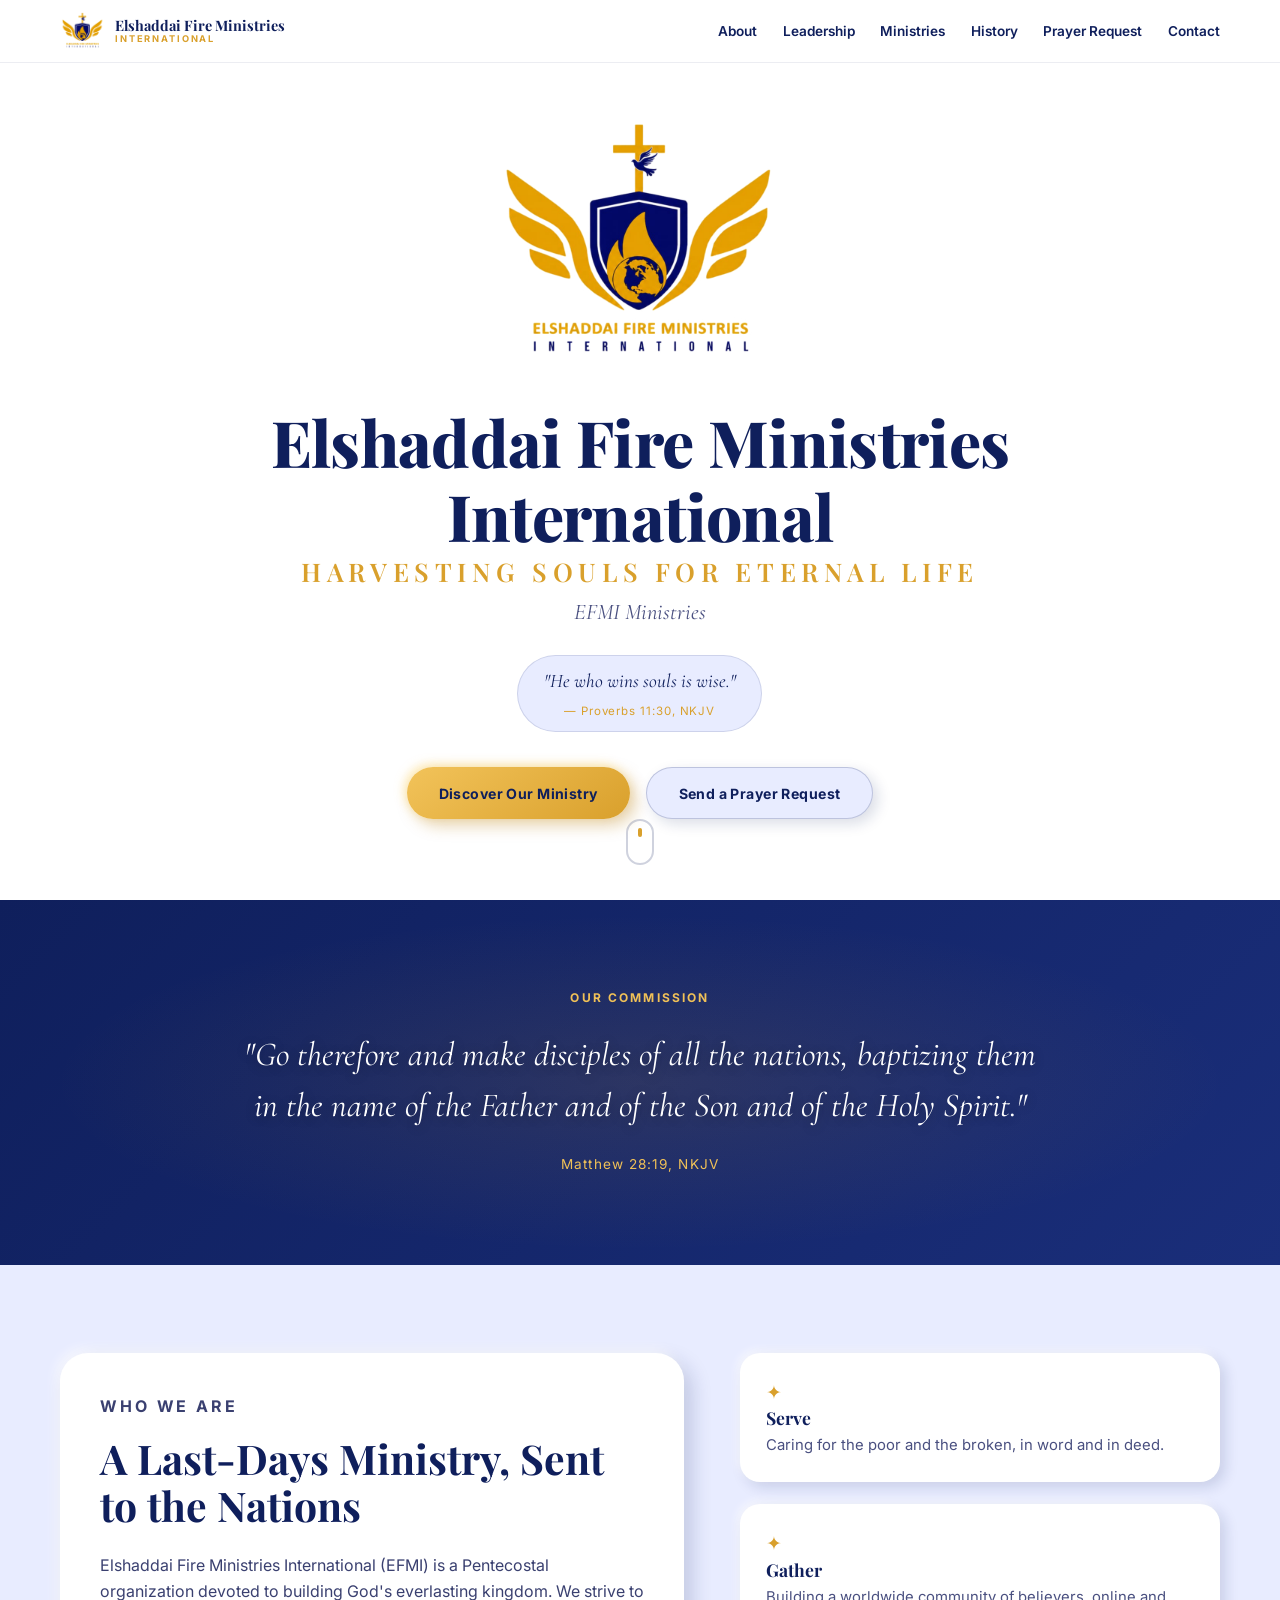
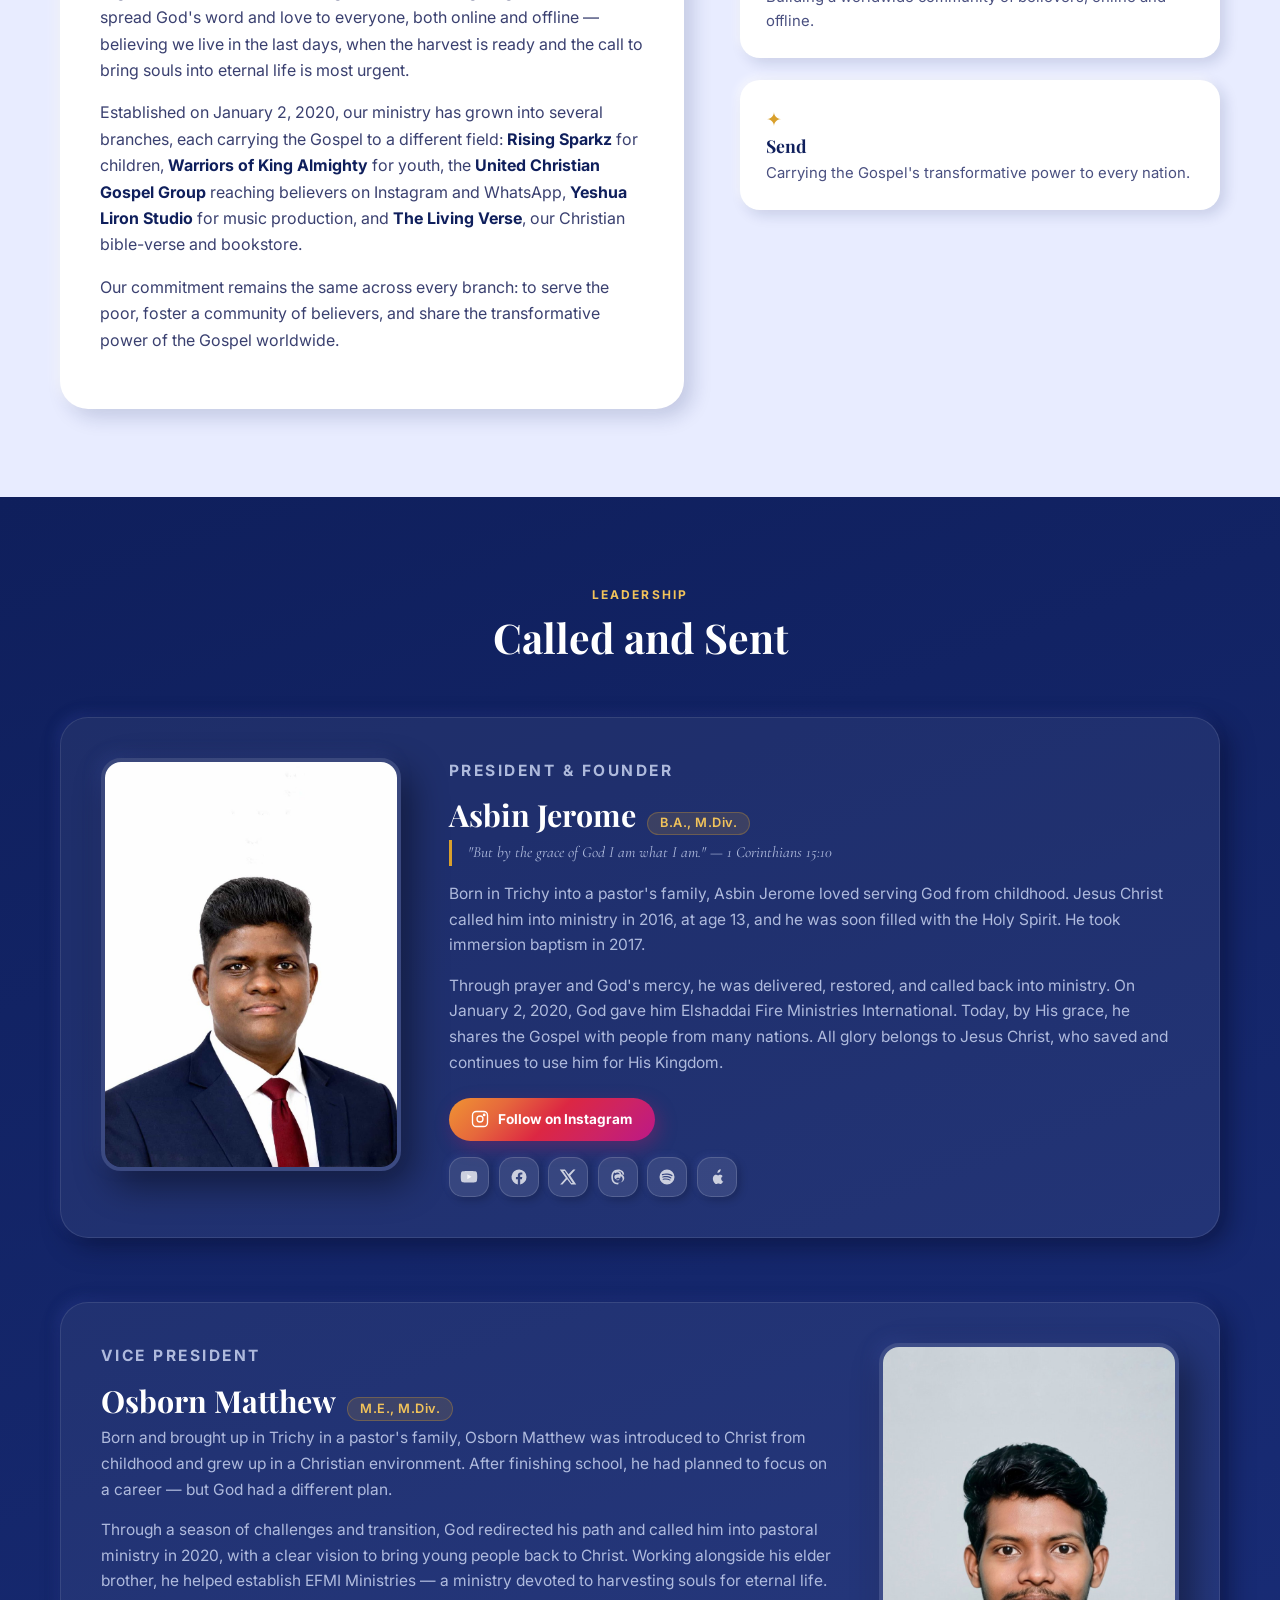
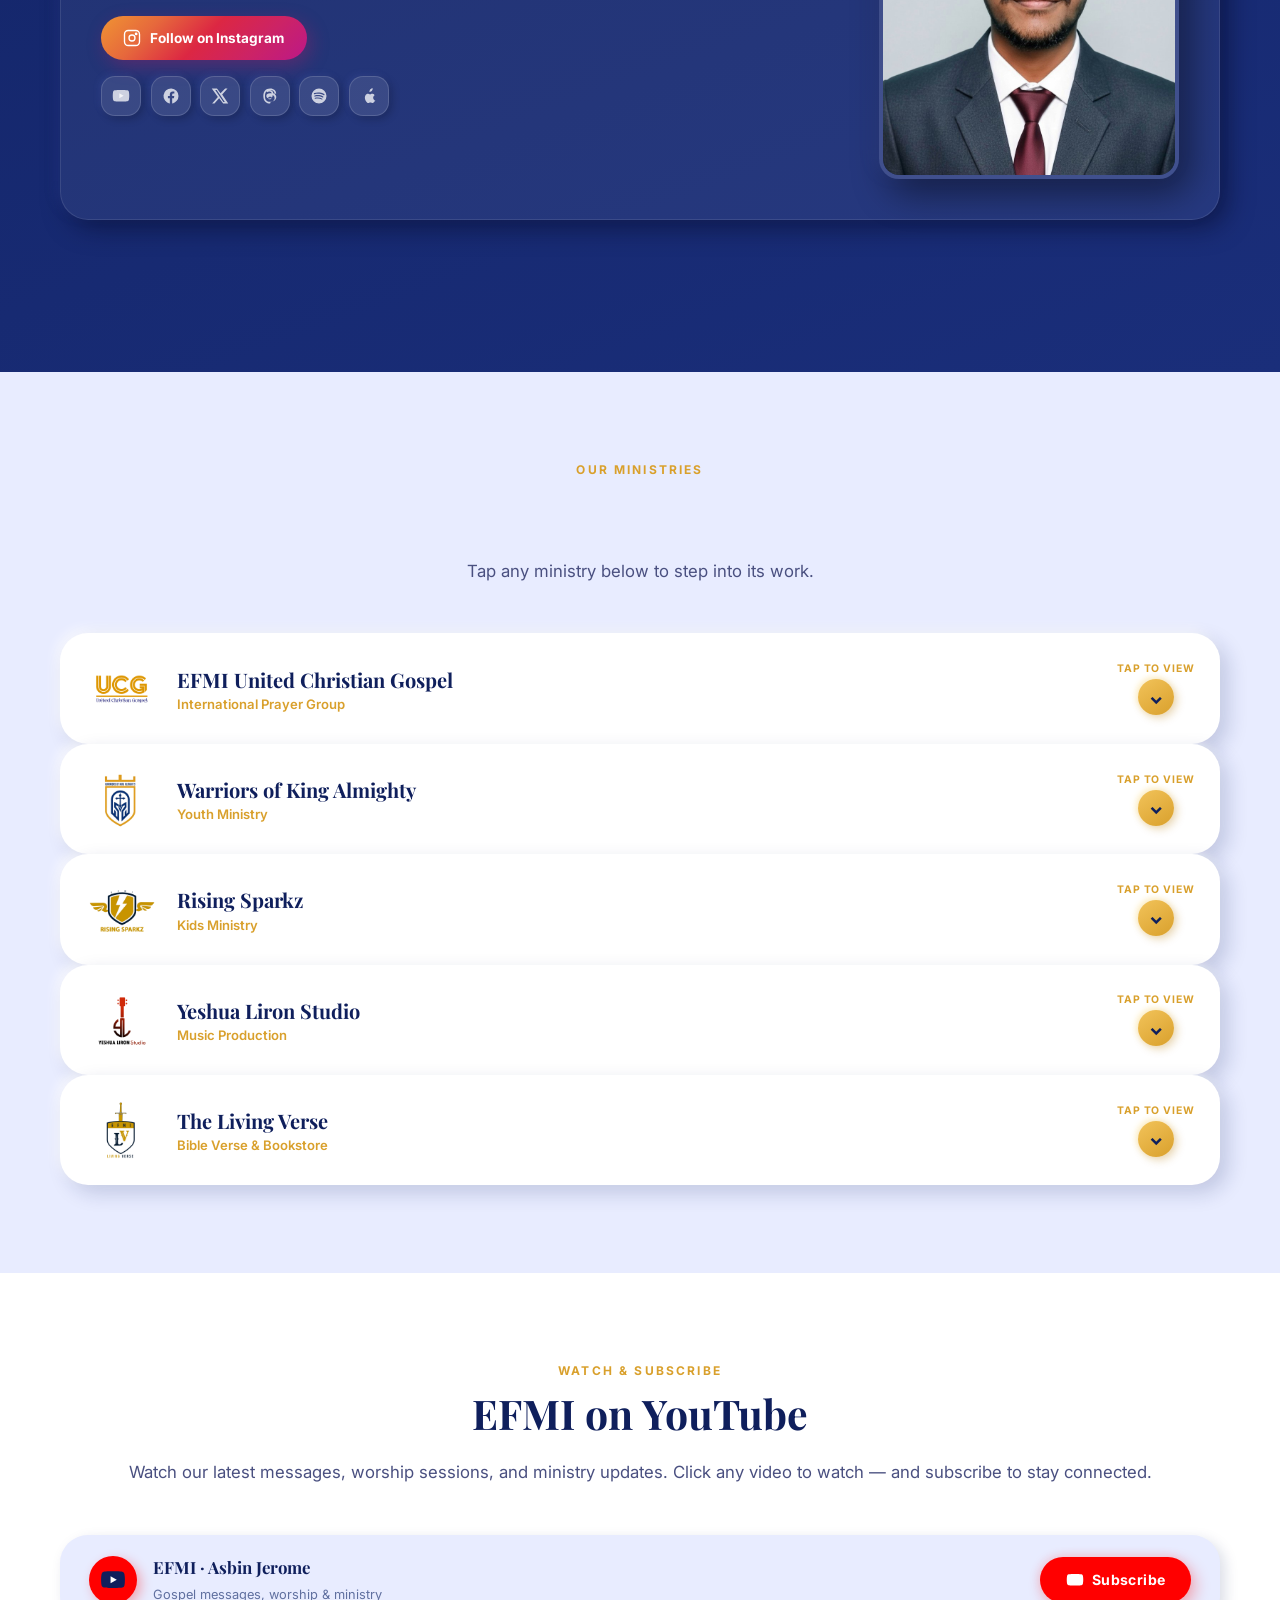
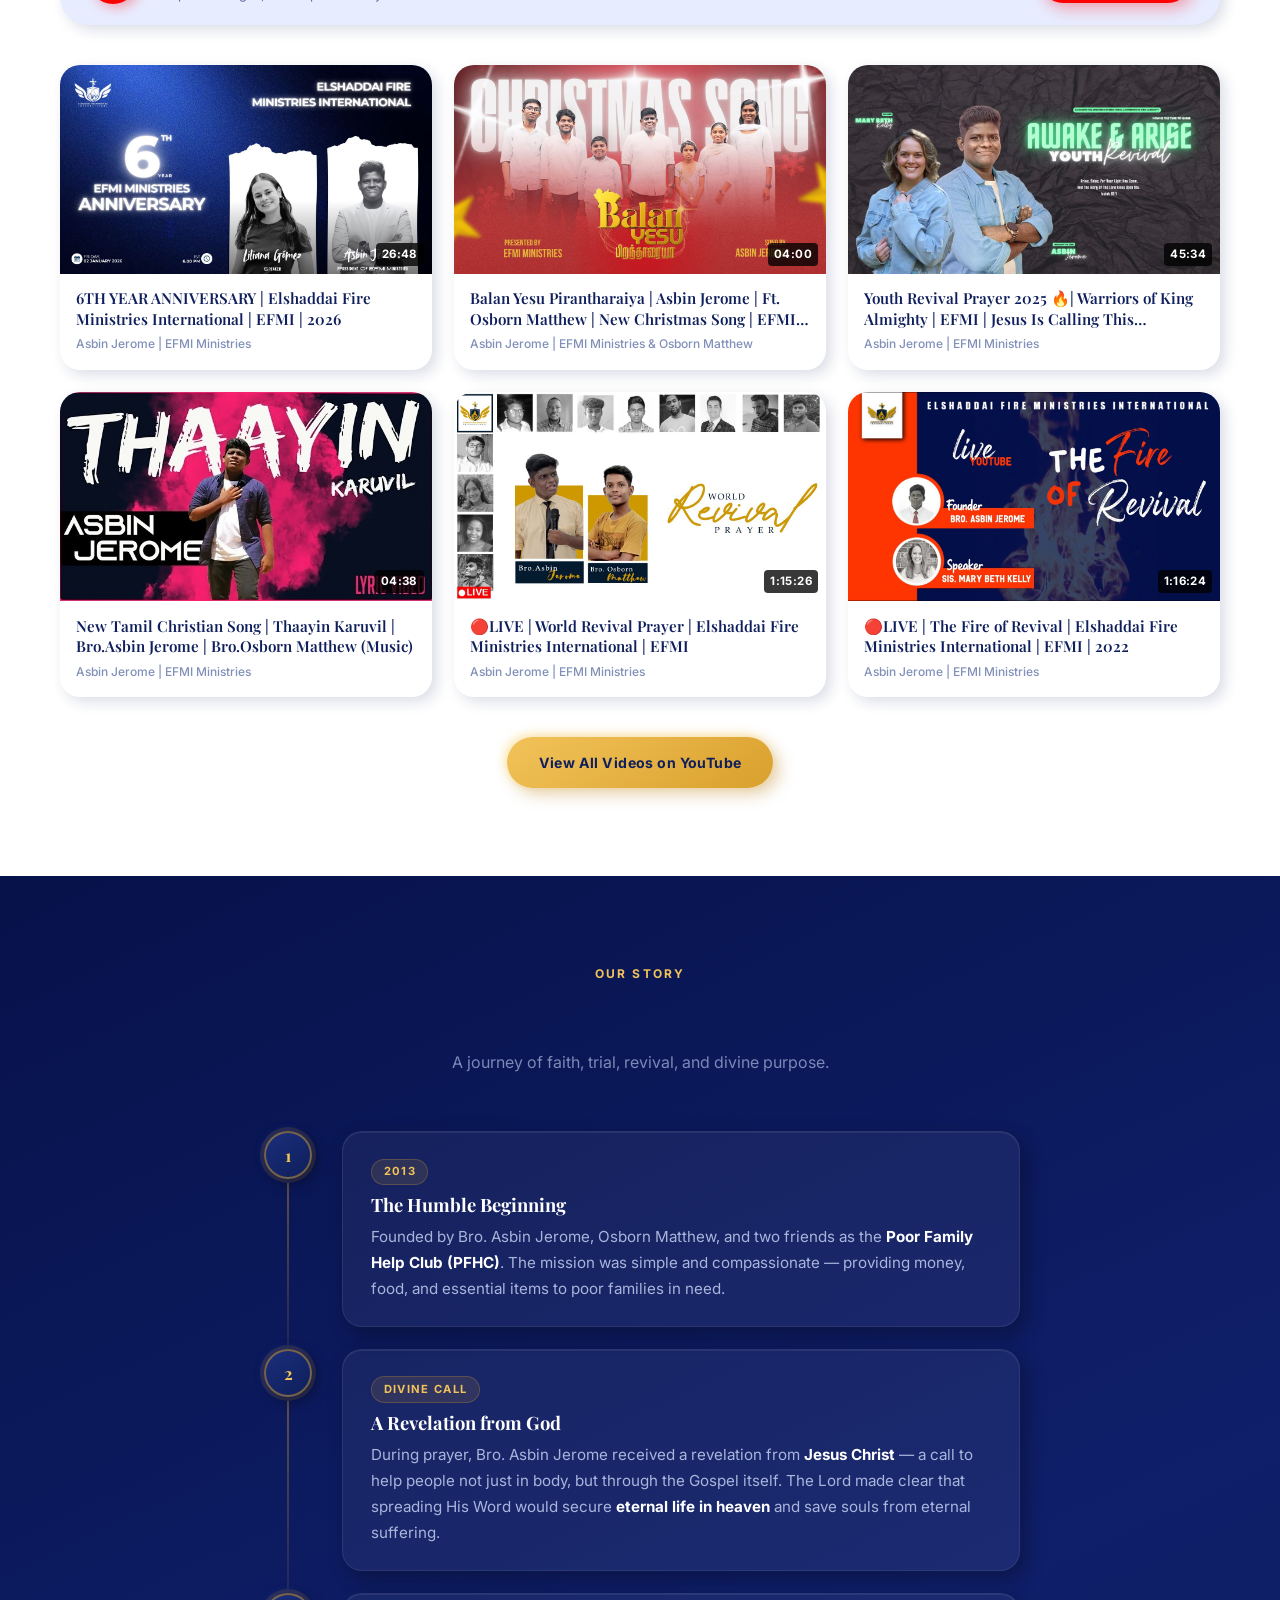
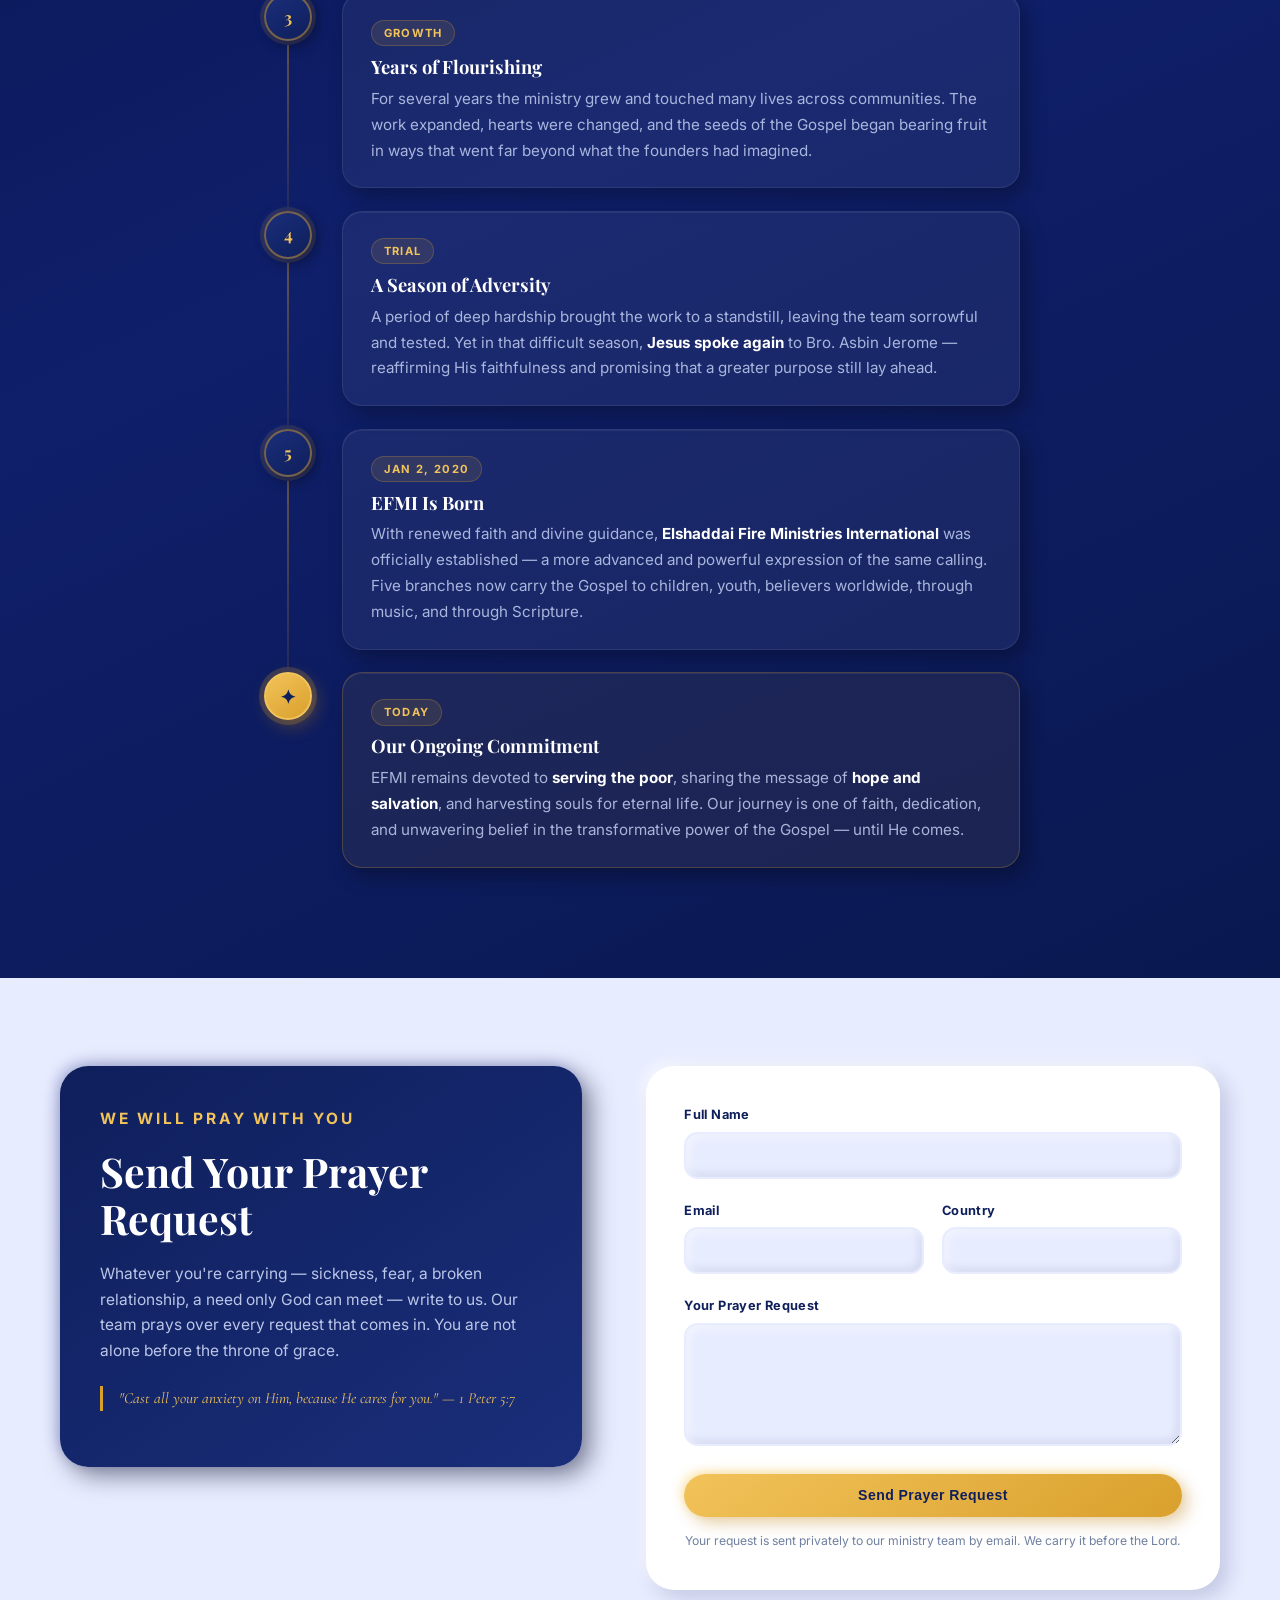
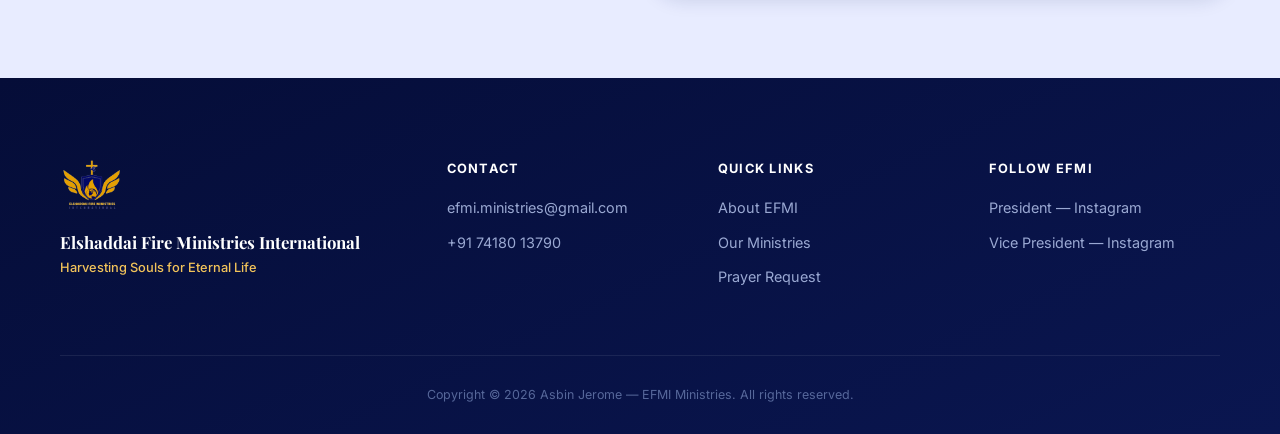
==== commit 9a4469f3: "Update" ====
--- a/index.html
+++ b/index.html
@@ -550,8 +550,7 @@
       </div>
 
       <div class="prayer-form-card">
-      <form name="prayer-request" method="POST" data-netlify="true" netlify-honeypot="bot-field" class="prayer-form" id="prayer-form">
-        <input type="hidden" name="form-name" value="prayer-request">
+      <form class="prayer-form" id="prayer-form">
         <p class="hidden-field"><label>Don't fill this out if you're human: <input name="bot-field"></label></p>
 
         <div class="form-row">
@@ -616,6 +615,7 @@
 
 </main>
 
+<script src="https://cdn.jsdelivr.net/npm/@emailjs/browser@4/dist/email.min.js"></script>
 <script src="script.js"></script>
 </body>
 </html>
